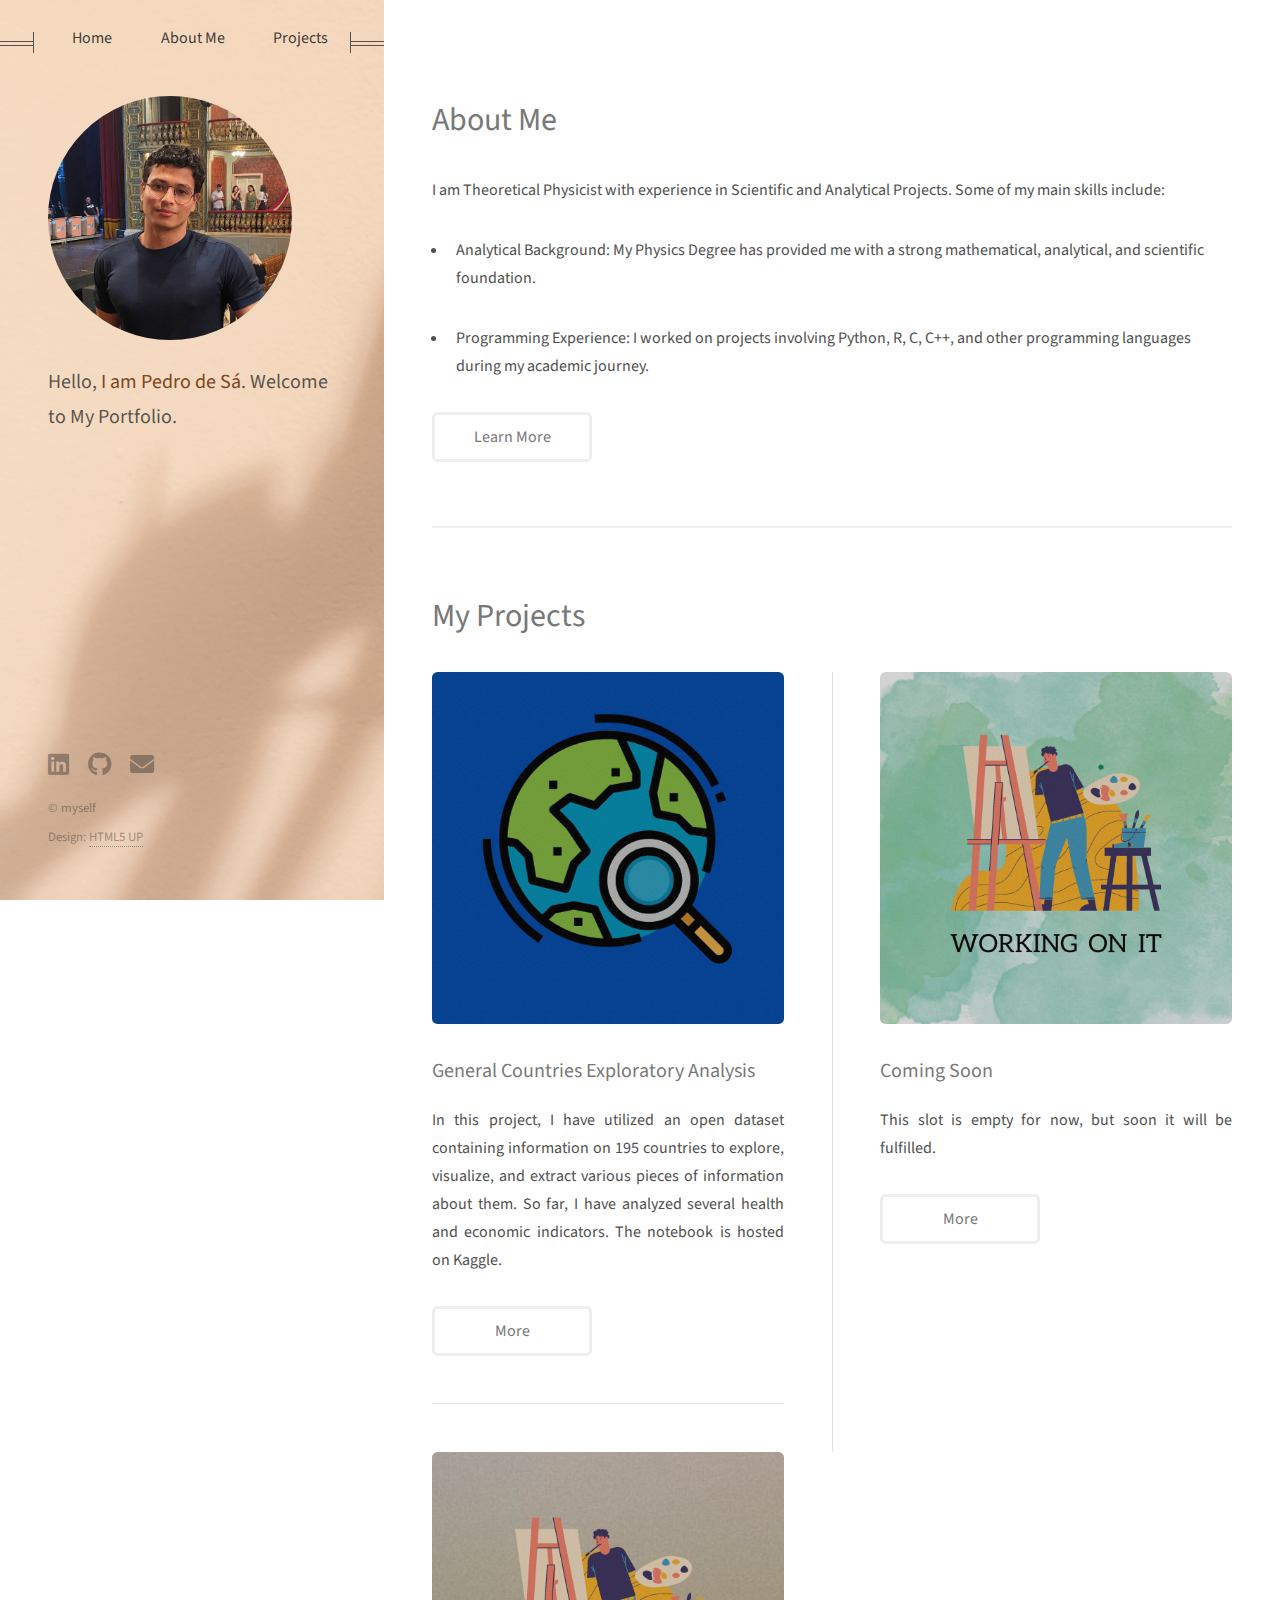
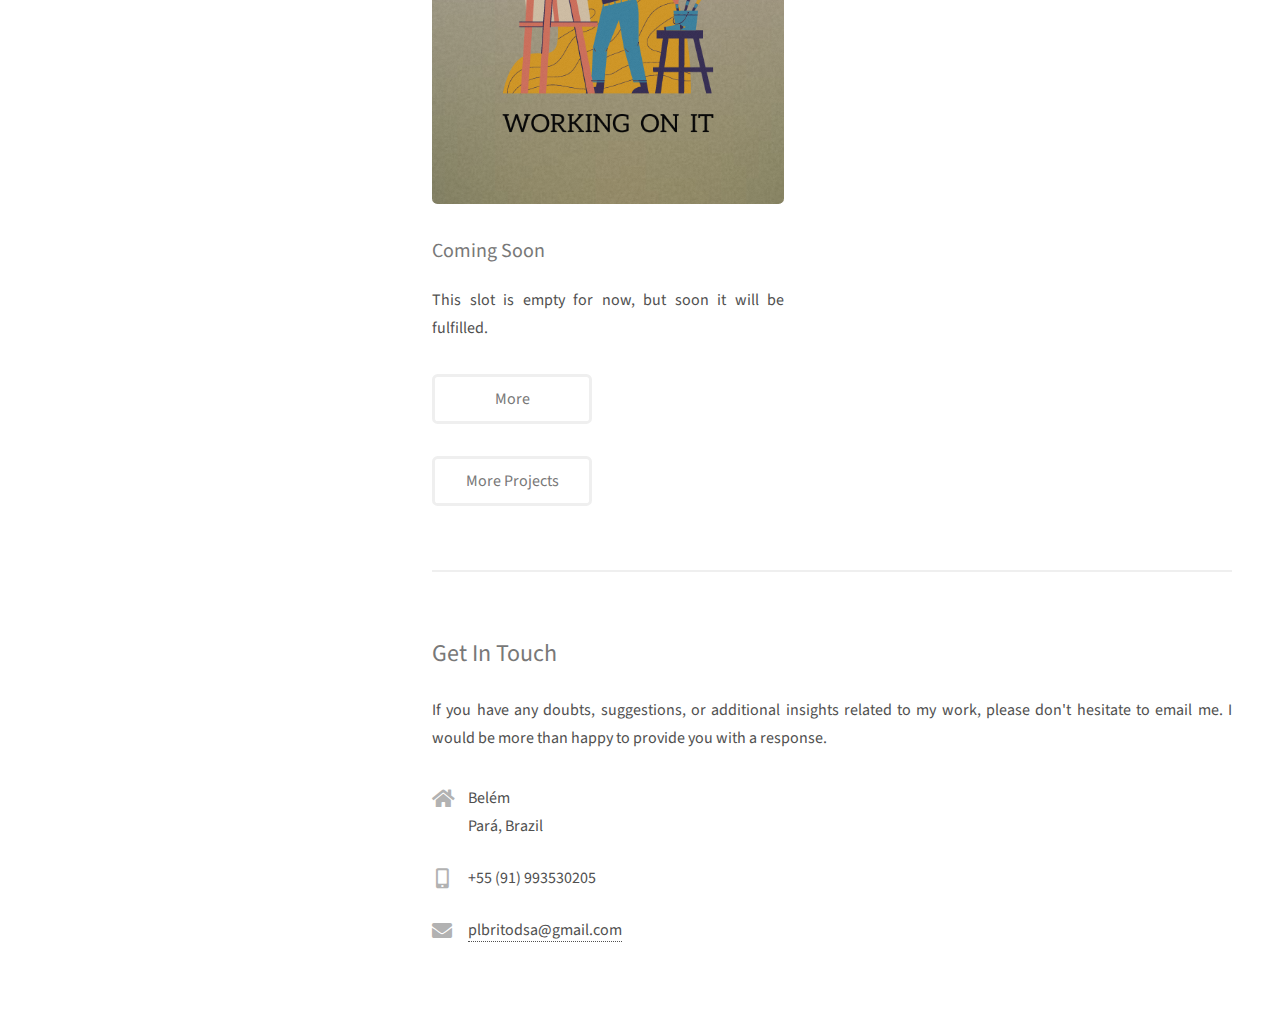
==== index.html @ 4553fd6e "Update index.html" ====
<!DOCTYPE HTML>
<!--
	Strata by HTML5 UP
	html5up.net | @ajlkn
	Free for personal and commercial use under the CCA 3.0 license (html5up.net/license)
-->
<html>
	<head>
		<title>Pedro|Portfolio</title>
		<link rel="icon" href="images/logo4.png" type="images/x-icon">
		<meta charset="utf-8" />
		<meta name="viewport" content="width=device-width, initial-scale=1, user-scalable=no" />
		<link rel="stylesheet" href="assets/css/main.css" />
	</head>
	<body class="is-preload">

		<!-- Header -->
			<header id="header">

								<!-- Nav -->
								<nav id="nav">
									<ul>
										<li><a href="index.html">Home</a></li>
										<li><a href="no-sidebar.html">About Me</a></li>
										<li><a href="projects.html">Projects</a></li>
										
									</ul>
								</nav>
			

				<div class="inner">
					<a href="#" class="image avatar"><img src="images/pedro.jpg" alt="" /></a>
					<h1>Hello, <strong>I am Pedro de Sá</strong>.
						Welcome to My Portfolio.<br /></h1>
				</div>

			</header>

		<!-- Main -->
			<div id="main">

				<!-- One -->
					<section id="one">
						<header class="major">
							<h2>About Me</h2>
						</header>
						<p>
							
							I am Theoretical Physicist with experience in Scientific and Analytical Projects. Some of my main skills include:
							

						</p> 
						
						<ul>				
						<li>Analytical Background: My Physics Degree has provided me with a strong mathematical, analytical, and scientific foundation.</li> 
					    </ul>
						<ul>				
						<li>Programming Experience: I worked on projects involving Python, R, C, C++, and other programming languages during my academic journey. 
						</li> 
						</ul>
							
						
						<ul class="actions">
							<li><a href="no-sidebar.html" class="button">Learn More</a></li>
						</ul>
					</section>


				<!-- Two -->
				     				  <!-- Section -->
										<section>
											<header class="major">
												<h2>My Projects</h2>
											</header>
											<div class="posts">
												<article>
													<a href="https://www.kaggle.com/code/pedrolucasbritodes/general-countries-exploratory-analysis/notebook" target="_blank"  class="image"><img src="images/plane.png" alt="" /></a>
													<h3>General Countries Exploratory Analysis</h3>
													<p>In this project, I have utilized an open dataset containing information on 195 countries to explore, visualize, and extract various pieces of information about them. So far, I have analyzed several health and economic indicators. The notebook is hosted on Kaggle.</p>
													<ul class="actions">
														<li><a href="https://www.kaggle.com/code/pedrolucasbritodes/general-countries-exploratory-analysis/notebook"  target="_blank"  class="button">More</a></li>
													</ul>
												</article>
												<article>
													<a href="#" class="image"><img src="images/woi3.png" alt="" /></a>
													<h3>Coming Soon</h3>
													<p>This slot is empty for now, but soon it will be fulfilled.</p>
													<ul class="actions">
														<li><a href="#" class="button">More</a></li>
													</ul>
												</article>
												<article>
													<a href="#" class="image"><img src="images/woi4.png" alt="" /></a>
													<h3>Coming Soon</h3>
											
													<p>This slot is empty for now, but soon it will be fulfilled.</p>
													<ul class="actions">
														<li><a href="#" class="button">More</a></li>
													</ul>
												</article>

												
											<!--	<article>
													<a href="#" class="image"><img src="images/pic04.jpg" alt="" /></a>
													<h3>Sed etiam facilis</h3>
													<p>Aenean ornare velit lacus, ac varius enim lorem ullamcorper dolore. Proin aliquam facilisis ante interdum. Sed nulla amet lorem feugiat tempus aliquam.</p>
													<ul class="actions">
														<li><a href="#" class="button">More</a></li>
													</ul>
												</article>
												<article>
													<a href="#" class="image"><img src="images/pic05.jpg" alt="" /></a>
													<h3>Feugiat lorem aenean</h3>
													<p>Aenean ornare velit lacus, ac varius enim lorem ullamcorper dolore. Proin aliquam facilisis ante interdum. Sed nulla amet lorem feugiat tempus aliquam.</p>
													<ul class="actions">
														<li><a href="#" class="button">More</a></li>
													</ul>
												</article>
												<article>
													<a href="#" class="image"><img src="images/pic06.jpg" alt="" /></a>
													<h3>Amet varius aliquam</h3>
													<p>Aenean ornare velit lacus, ac varius enim lorem ullamcorper dolore. Proin aliquam facilisis ante interdum. Sed nulla amet lorem feugiat tempus aliquam.</p>
													<ul class="actions">
														<li><a href="#" class="button">More</a></li>
													</ul>
												</article> -->

											
											</div>
											<ul class="actions">
												<li><a href="projects.html" class="button">More Projects</a></li>
											</ul>
										</section>
					

				<!-- Three -->
					<section id="three">
						<h2>Get In Touch</h2>
						<p>If you have any doubts, suggestions, or additional insights related to my work, please don't hesitate to email me. I would be more than happy to provide you with a response.</p>
						<div class="row">
							<!--<div class="col-8 col-12-small">
								<form method="post" action="#">
									<div class="row gtr-uniform gtr-50">
										<div class="col-6 col-12-xsmall"><input type="text" name="name" id="name" placeholder="Name" /></div>
										<div class="col-6 col-12-xsmall"><input type="email" name="email" id="email" placeholder="Email" /></div>
										<div class="col-12"><textarea name="message" id="message" placeholder="Message" rows="4"></textarea></div>
									</div>
								</form>
								<ul class="actions">
									<li><input type="submit" value="Send Message" /></li>
								</ul>
							</div>-->
							<div class="col-4 col-12-small">
								<ul class="labeled-icons">
									<li>
										<h3 class="icon solid fa-home"><span class="label">Address</span></h3>
										Belém<br />
										Pará, Brazil<br />
										
									</li>
									<li>
										<h3 class="icon solid fa-mobile-alt"><span class="label">Phone</span></h3>
										+55 (91) 993530205
									</li>
									<li>
										<h3 class="icon solid fa-envelope"><span class="label">Email</span></h3>
										<a href="mailto:plbritodsa@gmail.com" target="_blank">plbritodsa@gmail.com</a>
									</li>
								</ul>
							</div>
						</div>
					</section>

			</div>

		<!-- Footer -->
			<footer id="footer">
				<div class="inner">
					<ul class="icons">
						<li><a href="www.linkedin.com/in/pedro-britodsa" target="_blank" class="icon brands fa-linkedin"><span class="label">Linkedin</span></a></li>
						<li><a href="https://github.com/PedroBritodSa" target="_blank" class="icon brands fa-github"><span class="label">Github</span></a></li>
						<!--<li><a href="#" class="icon brands fa-dribbble"><span class="label">Dribbble</span></a></li> -->
						<li><a href="mailto:plbritodsa@gmail.com" target="_blank" class="icon solid fa-envelope"><span class="label">Email</span></a></li>
					</ul>
					<ul class="copyright">
						<li>&copy; myself</li><li>Design: <a href="http://html5up.net" target="_blank">HTML5 UP</a></li>
					</ul>
				</div>
			</footer>

		<!-- Scripts -->
			<script src="assets/js/jquery.min.js"></script>
			<script src="assets/js/jquery.poptrox.min.js"></script>
			<script src="assets/js/browser.min.js"></script>
			<script src="assets/js/breakpoints.min.js"></script>
			<script src="assets/js/util.js"></script>
			<script src="assets/js/main.js"></script>

	</body>
</html>
---- assets/css/main.css ----
@import url("fontawesome-all.min.css");
@import url("https://fonts.googleapis.com/css?family=Source+Sans+Pro:400,400italic");

/*
	Strata by HTML5 UP
	html5up.net | @ajlkn
	Free for personal and commercial use under the CCA 3.0 license (html5up.net/license)
*/

html, body, div, span, applet, object,
iframe, h1, h2, h3, h4, h5, h6, p, blockquote,
pre, a, abbr, acronym, address, big, cite,
code, del, dfn, em, img, ins, kbd, q, s, samp,
small, strike, strong, sub, sup, tt, var, b,
u, i, center, dl, dt, dd, ol, ul, li, fieldset,
form, label, legend, table, caption, tbody,
tfoot, thead, tr, th, td, article, aside,
canvas, details, embed, figure, figcaption,
footer, header, hgroup, menu, nav, output, ruby,
section, summary, time, mark, audio, video {
	margin: 0;
	padding: 0;
	border: 0;
	font-size: 100%;
	font: inherit;
	vertical-align: baseline;}

article, aside, details, figcaption, figure,
footer, header, hgroup, menu, nav, section {
	display: block;}

body {
	line-height: 1;
}

ol, ul {
	list-style: none;
}

blockquote, q {
	quotes: none;
}

	blockquote:before, blockquote:after, q:before, q:after {
		content: '';
		content: none;
	}

table {
	border-collapse: collapse;
	border-spacing: 0;
}

body {
	-webkit-text-size-adjust: none;
}

mark {
	background-color: transparent;
	color: inherit;
}

input::-moz-focus-inner {
	border: 0;
	padding: 0;
}

input, select, textarea {
	-moz-appearance: none;
	-webkit-appearance: none;
	-ms-appearance: none;
	appearance: none;
}

/* Basic */

	html {
		box-sizing: border-box;
	}

	*, *:before, *:after {
		box-sizing: inherit;
	}

	body {
		background: #ffffff;
	 }

		body.is-preload *, body.is-preload *:before, body.is-preload *:after {
			-moz-animation: none !important;
			-webkit-animation: none !important;
			-ms-animation: none !important;
			animation: none !important;
			-moz-transition: none !important;
			-webkit-transition: none !important;
			-ms-transition: none !important;
			transition: none !important;
		}

	body, input, select, textarea {
		color: #505050;
		font-family: "Source Sans Pro", Helvetica, sans-serif;
		font-size: 16pt;
		font-weight: 400;
		line-height: 1.75em;
	}

	a {
		-moz-transition: color 0.2s ease-in-out, border-color 0.2s ease-in-out;
		-webkit-transition: color 0.2s ease-in-out, border-color 0.2s ease-in-out;
		-ms-transition: color 0.2s ease-in-out, border-color 0.2s ease-in-out;
		transition: color 0.2s ease-in-out, border-color 0.2s ease-in-out;
		border-bottom: dotted 1px;
		color: #80451d;
		text-decoration: none;
	}

		a:hover {
			border-bottom-color: transparent;
			color: #80451d !important;
			text-decoration: none;
		}

	strong, b {
		color: #444444d0;
		font-weight: 400;
	}

	em, i {
		font-style: italic;
	}

	p {
		margin: 0 0 2em 0;

		text-align: justify;


	}

	h1, h2, h3, h4, h5, h6 {
		color: #787878;
		font-weight: 400;
		line-height: 1em;
		margin: 0 0 1em 0;
	}

		h1 a, h2 a, h3 a, h4 a, h5 a, h6 a {
			color: inherit;
			text-decoration: none;
		}

	h1 {
		font-size: 2em;
		line-height: 1.5em;
	}

	h2 {
		font-size: 1.5em;
		line-height: 1.5em;
	}

	h3 {
		font-size: 1.25em;
		line-height: 1.5em;
	}

	h4 {
		font-size: 1.1em;
		line-height: 1.5em;
	}

	h5 {
		font-size: 0.9em;
		line-height: 1.5em;
	}

	h6 {
		font-size: 0.7em;
		line-height: 1.5em;
	}

	sub {
		font-size: 0.8em;
		position: relative;
		top: 0.5em;
	}

	sup {
		font-size: 0.8em;
		position: relative;
		top: -0.5em;
	}

	hr {
		border: 0;
		border-bottom: solid 2px #efefef;
		margin: 2em 0;
	}

		hr.major {
			margin: 3em 0;
		}

	blockquote {
		border-left: solid 6px #efefef;
		font-style: italic;
		margin: 0 0 2em 0;
		padding: 0.5em 0 0.5em 1.5em;
	}

	code {
		background: #f7f7f7;
		border-radius: 0.35em;
		border: solid 2px #efefef;
		font-family: "Courier New", monospace;
		font-size: 0.9em;
		margin: 0 0.25em;
		padding: 0.25em 0.65em;
	}

	pre {
		-webkit-overflow-scrolling: touch;
		font-family: "Courier New", monospace;
		font-size: 0.9em;
		margin: 0 0 2em 0;
	}

		pre code {
			display: block;
			line-height: 1.75em;
			padding: 1em 1.5em;
			overflow-x: auto;
		}

	.align-left {
		text-align: left;
	}

	.align-center {
		text-align: center;
	}

	.align-right {
		text-align: right;
	}

/* Container */

	.container {
		margin: 0 auto;
		max-width: calc(100% - 4em);
		width: 100%;
	}

		.container.xsmall {
			width: 25%;
		}

		.container.small {
			width: 50%;
		}

		.container.medium {
			width: 75%;
		}

		.container.large {
			width: 125%;
		}

		.container.xlarge {
			width: 150%;
		}

		.container.max {
			width: 100%;
		}

		@media screen and (max-width: 980px) {

			.container {
				width: 100% !important;
				max-width: 100% !important;
			}

		}

		@media screen and (max-width: 480px) {

			.container {
				max-width: calc(100% - 3em);
			}

		}

/* Row */

	.row {
		display: flex;
		flex-wrap: wrap;
		box-sizing: border-box;
		align-items: stretch;
	}

		.row > * {
			box-sizing: border-box;
		}

		.row.gtr-uniform > * > :last-child {
			margin-bottom: 0;
		}

		.row.aln-left {
			justify-content: flex-start;
		}

		.row.aln-center {
			justify-content: center;
		}

		.row.aln-right {
			justify-content: flex-end;
		}

		.row.aln-top {
			align-items: flex-start;
		}

		.row.aln-middle {
			align-items: center;
		}

		.row.aln-bottom {
			align-items: flex-end;
		}

		.row > .imp {
			order: -1;
		}

		.row > .col-1 {
			width: 8.33333%;
		}

		.row > .off-1 {
			margin-left: 8.33333%;
		}

		.row > .col-2 {
			width: 16.66667%;
		}

		.row > .off-2 {
			margin-left: 16.66667%;
		}

		.row > .col-3 {
			width: 25%;
		}

		.row > .off-3 {
			margin-left: 25%;
		}

		.row > .col-4 {
			width: 33.33333%;
		}

		.row > .off-4 {
			margin-left: 33.33333%;
		}

		.row > .col-5 {
			width: 41.66667%;
		}

		.row > .off-5 {
			margin-left: 41.66667%;
		}

		.row > .col-6 {
			width: 50%;
		}

		.row > .off-6 {
			margin-left: 50%;
		}

		.row > .col-7 {
			width: 58.33333%;
		}

		.row > .off-7 {
			margin-left: 58.33333%;
		}

		.row > .col-8 {
			width: 66.66667%;
		}

		.row > .off-8 {
			margin-left: 66.66667%;
		}

		.row > .col-9 {
			width: 75%;
		}

		.row > .off-9 {
			margin-left: 75%;
		}

		.row > .col-10 {
			width: 83.33333%;
		}

		.row > .off-10 {
			margin-left: 83.33333%;
		}

		.row > .col-11 {
			width: 91.66667%;
		}

		.row > .off-11 {
			margin-left: 91.66667%;
		}

		.row > .col-12 {
			width: 100%;
		}

		.row > .off-12 {
			margin-left: 100%;
		}

		.row.gtr-0 {
			margin-top: 0;
			margin-left: 0em;
		}

			.row.gtr-0 > * {
				padding: 0 0 0 0em;
			}

			.row.gtr-0.gtr-uniform {
				margin-top: 0em;
			}

				.row.gtr-0.gtr-uniform > * {
					padding-top: 0em;
				}

		.row.gtr-25 {
			margin-top: 0;
			margin-left: -0.625em;
		}

			.row.gtr-25 > * {
				padding: 0 0 0 0.625em;
			}

			.row.gtr-25.gtr-uniform {
				margin-top: -0.625em;
			}

				.row.gtr-25.gtr-uniform > * {
					padding-top: 0.625em;
				}

		.row.gtr-50 {
			margin-top: 0;
			margin-left: -1.25em;
		}

			.row.gtr-50 > * {
				padding: 0 0 0 1.25em;
			}

			.row.gtr-50.gtr-uniform {
				margin-top: -1.25em;
			}

				.row.gtr-50.gtr-uniform > * {
					padding-top: 1.25em;
				}

		.row {
			margin-top: 0;
			margin-left: -2.5em;
		}

			.row > * {
				padding: 0 0 0 2.5em;
			}

			.row.gtr-uniform {
				margin-top: -2.5em;
			}

				.row.gtr-uniform > * {
					padding-top: 2.5em;
				}

		.row.gtr-150 {
			margin-top: 0;
			margin-left: -3.75em;
		}

			.row.gtr-150 > * {
				padding: 0 0 0 3.75em;
			}

			.row.gtr-150.gtr-uniform {
				margin-top: -3.75em;
			}

				.row.gtr-150.gtr-uniform > * {
					padding-top: 3.75em;
				}

		.row.gtr-200 {
			margin-top: 0;
			margin-left: -5em;
		}

			.row.gtr-200 > * {
				padding: 0 0 0 5em;
			}

			.row.gtr-200.gtr-uniform {
				margin-top: -5em;
			}

				.row.gtr-200.gtr-uniform > * {
					padding-top: 5em;
				}

		@media screen and (max-width: 1800px) {

			.row {
				display: flex;
				flex-wrap: wrap;
				box-sizing: border-box;
				align-items: stretch;
			}

				.row > * {
					box-sizing: border-box;
				}

				.row.gtr-uniform > * > :last-child {
					margin-bottom: 0;
				}

				.row.aln-left {
					justify-content: flex-start;
				}

				.row.aln-center {
					justify-content: center;
				}

				.row.aln-right {
					justify-content: flex-end;
				}

				.row.aln-top {
					align-items: flex-start;
				}

				.row.aln-middle {
					align-items: center;
				}

				.row.aln-bottom {
					align-items: flex-end;
				}

				.row > .imp-xlarge {
					order: -1;
				}

				.row > .col-1-xlarge {
					width: 8.33333%;
				}

				.row > .off-1-xlarge {
					margin-left: 8.33333%;
				}

				.row > .col-2-xlarge {
					width: 16.66667%;
				}

				.row > .off-2-xlarge {
					margin-left: 16.66667%;
				}

				.row > .col-3-xlarge {
					width: 25%;
				}

				.row > .off-3-xlarge {
					margin-left: 25%;
				}

				.row > .col-4-xlarge {
					width: 33.33333%;
				}

				.row > .off-4-xlarge {
					margin-left: 33.33333%;
				}

				.row > .col-5-xlarge {
					width: 41.66667%;
				}

				.row > .off-5-xlarge {
					margin-left: 41.66667%;
				}

				.row > .col-6-xlarge {
					width: 50%;
				}

				.row > .off-6-xlarge {
					margin-left: 50%;
				}

				.row > .col-7-xlarge {
					width: 58.33333%;
				}

				.row > .off-7-xlarge {
					margin-left: 58.33333%;
				}

				.row > .col-8-xlarge {
					width: 66.66667%;
				}

				.row > .off-8-xlarge {
					margin-left: 66.66667%;
				}

				.row > .col-9-xlarge {
					width: 75%;
				}

				.row > .off-9-xlarge {
					margin-left: 75%;
				}

				.row > .col-10-xlarge {
					width: 83.33333%;
				}

				.row > .off-10-xlarge {
					margin-left: 83.33333%;
				}

				.row > .col-11-xlarge {
					width: 91.66667%;
				}

				.row > .off-11-xlarge {
					margin-left: 91.66667%;
				}

				.row > .col-12-xlarge {
					width: 100%;
				}

				.row > .off-12-xlarge {
					margin-left: 100%;
				}

				.row.gtr-0 {
					margin-top: 0;
					margin-left: 0em;
				}

					.row.gtr-0 > * {
						padding: 0 0 0 0em;
					}

					.row.gtr-0.gtr-uniform {
						margin-top: 0em;
					}

						.row.gtr-0.gtr-uniform > * {
							padding-top: 0em;
						}

				.row.gtr-25 {
					margin-top: 0;
					margin-left: -0.625em;
				}

					.row.gtr-25 > * {
						padding: 0 0 0 0.625em;
					}

					.row.gtr-25.gtr-uniform {
						margin-top: -0.625em;
					}

						.row.gtr-25.gtr-uniform > * {
							padding-top: 0.625em;
						}

				.row.gtr-50 {
					margin-top: 0;
					margin-left: -1.25em;
				}

					.row.gtr-50 > * {
						padding: 0 0 0 1.25em;
					}

					.row.gtr-50.gtr-uniform {
						margin-top: -1.25em;
					}

						.row.gtr-50.gtr-uniform > * {
							padding-top: 1.25em;
						}

				.row {
					margin-top: 0;
					margin-left: -2.5em;
				}

					.row > * {
						padding: 0 0 0 2.5em;
					}

					.row.gtr-uniform {
						margin-top: -2.5em;
					}

						.row.gtr-uniform > * {
							padding-top: 2.5em;
						}

				.row.gtr-150 {
					margin-top: 0;
					margin-left: -3.75em;
				}

					.row.gtr-150 > * {
						padding: 0 0 0 3.75em;
					}

					.row.gtr-150.gtr-uniform {
						margin-top: -3.75em;
					}

						.row.gtr-150.gtr-uniform > * {
							padding-top: 3.75em;
						}

				.row.gtr-200 {
					margin-top: 0;
					margin-left: -5em;
				}

					.row.gtr-200 > * {
						padding: 0 0 0 5em;
					}

					.row.gtr-200.gtr-uniform {
						margin-top: -5em;
					}

						.row.gtr-200.gtr-uniform > * {
							padding-top: 5em;
						}

		}

		@media screen and (max-width: 1280px) {

			.row {
				display: flex;
				flex-wrap: wrap;
				box-sizing: border-box;
				align-items: stretch;
			}

				.row > * {
					box-sizing: border-box;
				}

				.row.gtr-uniform > * > :last-child {
					margin-bottom: 0;
				}

				.row.aln-left {
					justify-content: flex-start;
				}

				.row.aln-center {
					justify-content: center;
				}

				.row.aln-right {
					justify-content: flex-end;
				}

				.row.aln-top {
					align-items: flex-start;
				}

				.row.aln-middle {
					align-items: center;
				}

				.row.aln-bottom {
					align-items: flex-end;
				}

				.row > .imp-large {
					order: -1;
				}

				.row > .col-1-large {
					width: 8.33333%;
				}

				.row > .off-1-large {
					margin-left: 8.33333%;
				}

				.row > .col-2-large {
					width: 16.66667%;
				}

				.row > .off-2-large {
					margin-left: 16.66667%;
				}

				.row > .col-3-large {
					width: 25%;
				}

				.row > .off-3-large {
					margin-left: 25%;
				}

				.row > .col-4-large {
					width: 33.33333%;
				}

				.row > .off-4-large {
					margin-left: 33.33333%;
				}

				.row > .col-5-large {
					width: 41.66667%;
				}

				.row > .off-5-large {
					margin-left: 41.66667%;
				}

				.row > .col-6-large {
					width: 50%;
				}

				.row > .off-6-large {
					margin-left: 50%;
				}

				.row > .col-7-large {
					width: 58.33333%;
				}

				.row > .off-7-large {
					margin-left: 58.33333%;
				}

				.row > .col-8-large {
					width: 66.66667%;
				}

				.row > .off-8-large {
					margin-left: 66.66667%;
				}

				.row > .col-9-large {
					width: 75%;
				}

				.row > .off-9-large {
					margin-left: 75%;
				}

				.row > .col-10-large {
					width: 83.33333%;
				}

				.row > .off-10-large {
					margin-left: 83.33333%;
				}

				.row > .col-11-large {
					width: 91.66667%;
				}

				.row > .off-11-large {
					margin-left: 91.66667%;
				}

				.row > .col-12-large {
					width: 100%;
				}

				.row > .off-12-large {
					margin-left: 100%;
				}

				.row.gtr-0 {
					margin-top: 0;
					margin-left: 0em;
				}

					.row.gtr-0 > * {
						padding: 0 0 0 0em;
					}

					.row.gtr-0.gtr-uniform {
						margin-top: 0em;
					}

						.row.gtr-0.gtr-uniform > * {
							padding-top: 0em;
						}

				.row.gtr-25 {
					margin-top: 0;
					margin-left: -0.5em;
				}

					.row.gtr-25 > * {
						padding: 0 0 0 0.5em;
					}

					.row.gtr-25.gtr-uniform {
						margin-top: -0.5em;
					}

						.row.gtr-25.gtr-uniform > * {
							padding-top: 0.5em;
						}

				.row.gtr-50 {
					margin-top: 0;
					margin-left: -1em;
				}

					.row.gtr-50 > * {
						padding: 0 0 0 1em;
					}

					.row.gtr-50.gtr-uniform {
						margin-top: -1em;
					}

						.row.gtr-50.gtr-uniform > * {
							padding-top: 1em;
						}

				.row {
					margin-top: 0;
					margin-left: -2em;
				}

					.row > * {
						padding: 0 0 0 2em;
					}

					.row.gtr-uniform {
						margin-top: -2em;
					}

						.row.gtr-uniform > * {
							padding-top: 2em;
						}

				.row.gtr-150 {
					margin-top: 0;
					margin-left: -3em;
				}

					.row.gtr-150 > * {
						padding: 0 0 0 3em;
					}

					.row.gtr-150.gtr-uniform {
						margin-top: -3em;
					}

						.row.gtr-150.gtr-uniform > * {
							padding-top: 3em;
						}

				.row.gtr-200 {
					margin-top: 0;
					margin-left: -4em;
				}

					.row.gtr-200 > * {
						padding: 0 0 0 4em;
					}

					.row.gtr-200.gtr-uniform {
						margin-top: -4em;
					}

						.row.gtr-200.gtr-uniform > * {
							padding-top: 4em;
						}

		}

		@media screen and (max-width: 980px) {

			.row {
				display: flex;
				flex-wrap: wrap;
				box-sizing: border-box;
				align-items: stretch;
			}

				.row > * {
					box-sizing: border-box;
				}

				.row.gtr-uniform > * > :last-child {
					margin-bottom: 0;
				}

				.row.aln-left {
					justify-content: flex-start;
				}

				.row.aln-center {
					justify-content: center;
				}

				.row.aln-right {
					justify-content: flex-end;
				}

				.row.aln-top {
					align-items: flex-start;
				}

				.row.aln-middle {
					align-items: center;
				}

				.row.aln-bottom {
					align-items: flex-end;
				}

				.row > .imp-medium {
					order: -1;
				}

				.row > .col-1-medium {
					width: 8.33333%;
				}

				.row > .off-1-medium {
					margin-left: 8.33333%;
				}

				.row > .col-2-medium {
					width: 16.66667%;
				}

				.row > .off-2-medium {
					margin-left: 16.66667%;
				}

				.row > .col-3-medium {
					width: 25%;
				}

				.row > .off-3-medium {
					margin-left: 25%;
				}

				.row > .col-4-medium {
					width: 33.33333%;
				}

				.row > .off-4-medium {
					margin-left: 33.33333%;
				}

				.row > .col-5-medium {
					width: 41.66667%;
				}

				.row > .off-5-medium {
					margin-left: 41.66667%;
				}

				.row > .col-6-medium {
					width: 50%;
				}

				.row > .off-6-medium {
					margin-left: 50%;
				}

				.row > .col-7-medium {
					width: 58.33333%;
				}

				.row > .off-7-medium {
					margin-left: 58.33333%;
				}

				.row > .col-8-medium {
					width: 66.66667%;
				}

				.row > .off-8-medium {
					margin-left: 66.66667%;
				}

				.row > .col-9-medium {
					width: 75%;
				}

				.row > .off-9-medium {
					margin-left: 75%;
				}

				.row > .col-10-medium {
					width: 83.33333%;
				}

				.row > .off-10-medium {
					margin-left: 83.33333%;
				}

				.row > .col-11-medium {
					width: 91.66667%;
				}

				.row > .off-11-medium {
					margin-left: 91.66667%;
				}

				.row > .col-12-medium {
					width: 100%;
				}

				.row > .off-12-medium {
					margin-left: 100%;
				}

				.row.gtr-0 {
					margin-top: 0;
					margin-left: 0em;
				}

					.row.gtr-0 > * {
						padding: 0 0 0 0em;
					}

					.row.gtr-0.gtr-uniform {
						margin-top: 0em;
					}

						.row.gtr-0.gtr-uniform > * {
							padding-top: 0em;
						}

				.row.gtr-25 {
					margin-top: 0;
					margin-left: -0.5em;
				}

					.row.gtr-25 > * {
						padding: 0 0 0 0.5em;
					}

					.row.gtr-25.gtr-uniform {
						margin-top: -0.5em;
					}

						.row.gtr-25.gtr-uniform > * {
							padding-top: 0.5em;
						}

				.row.gtr-50 {
					margin-top: 0;
					margin-left: -1em;
				}

					.row.gtr-50 > * {
						padding: 0 0 0 1em;
					}

					.row.gtr-50.gtr-uniform {
						margin-top: -1em;
					}

						.row.gtr-50.gtr-uniform > * {
							padding-top: 1em;
						}

				.row {
					margin-top: 0;
					margin-left: -2em;
				}

					.row > * {
						padding: 0 0 0 2em;
					}

					.row.gtr-uniform {
						margin-top: -2em;
					}

						.row.gtr-uniform > * {
							padding-top: 2em;
						}

				.row.gtr-150 {
					margin-top: 0;
					margin-left: -3em;
				}

					.row.gtr-150 > * {
						padding: 0 0 0 3em;
					}

					.row.gtr-150.gtr-uniform {
						margin-top: -3em;
					}

						.row.gtr-150.gtr-uniform > * {
							padding-top: 3em;
						}

				.row.gtr-200 {
					margin-top: 0;
					margin-left: -4em;
				}

					.row.gtr-200 > * {
						padding: 0 0 0 4em;
					}

					.row.gtr-200.gtr-uniform {
						margin-top: -4em;
					}

						.row.gtr-200.gtr-uniform > * {
							padding-top: 4em;
						}

		}

		@media screen and (max-width: 736px) {

			.row {
				display: flex;
				flex-wrap: wrap;
				box-sizing: border-box;
				align-items: stretch;
			}

				.row > * {
					box-sizing: border-box;
				}

				.row.gtr-uniform > * > :last-child {
					margin-bottom: 0;
				}

				.row.aln-left {
					justify-content: flex-start;
				}

				.row.aln-center {
					justify-content: center;
				}

				.row.aln-right {
					justify-content: flex-end;
				}

				.row.aln-top {
					align-items: flex-start;
				}

				.row.aln-middle {
					align-items: center;
				}

				.row.aln-bottom {
					align-items: flex-end;
				}

				.row > .imp-small {
					order: -1;
				}

				.row > .col-1-small {
					width: 8.33333%;
				}

				.row > .off-1-small {
					margin-left: 8.33333%;
				}

				.row > .col-2-small {
					width: 16.66667%;
				}

				.row > .off-2-small {
					margin-left: 16.66667%;
				}

				.row > .col-3-small {
					width: 25%;
				}

				.row > .off-3-small {
					margin-left: 25%;
				}

				.row > .col-4-small {
					width: 33.33333%;
				}

				.row > .off-4-small {
					margin-left: 33.33333%;
				}

				.row > .col-5-small {
					width: 41.66667%;
				}

				.row > .off-5-small {
					margin-left: 41.66667%;
				}

				.row > .col-6-small {
					width: 50%;
				}

				.row > .off-6-small {
					margin-left: 50%;
				}

				.row > .col-7-small {
					width: 58.33333%;
				}

				.row > .off-7-small {
					margin-left: 58.33333%;
				}

				.row > .col-8-small {
					width: 66.66667%;
				}

				.row > .off-8-small {
					margin-left: 66.66667%;
				}

				.row > .col-9-small {
					width: 75%;
				}

				.row > .off-9-small {
					margin-left: 75%;
				}

				.row > .col-10-small {
					width: 83.33333%;
				}

				.row > .off-10-small {
					margin-left: 83.33333%;
				}

				.row > .col-11-small {
					width: 91.66667%;
				}

				.row > .off-11-small {
					margin-left: 91.66667%;
				}

				.row > .col-12-small {
					width: 100%;
				}

				.row > .off-12-small {
					margin-left: 100%;
				}

				.row.gtr-0 {
					margin-top: 0;
					margin-left: 0em;
				}

					.row.gtr-0 > * {
						padding: 0 0 0 0em;
					}

					.row.gtr-0.gtr-uniform {
						margin-top: 0em;
					}

						.row.gtr-0.gtr-uniform > * {
							padding-top: 0em;
						}

				.row.gtr-25 {
					margin-top: 0;
					margin-left: -0.375em;
				}

					.row.gtr-25 > * {
						padding: 0 0 0 0.375em;
					}

					.row.gtr-25.gtr-uniform {
						margin-top: -0.375em;
					}

						.row.gtr-25.gtr-uniform > * {
							padding-top: 0.375em;
						}

				.row.gtr-50 {
					margin-top: 0;
					margin-left: -0.75em;
				}

					.row.gtr-50 > * {
						padding: 0 0 0 0.75em;
					}

					.row.gtr-50.gtr-uniform {
						margin-top: -0.75em;
					}

						.row.gtr-50.gtr-uniform > * {
							padding-top: 0.75em;
						}

				.row {
					margin-top: 0;
					margin-left: -1.5em;
				}

					.row > * {
						padding: 0 0 0 1.5em;
					}

					.row.gtr-uniform {
						margin-top: -1.5em;
					}

						.row.gtr-uniform > * {
							padding-top: 1.5em;
						}

				.row.gtr-150 {
					margin-top: 0;
					margin-left: -2.25em;
				}

					.row.gtr-150 > * {
						padding: 0 0 0 2.25em;
					}

					.row.gtr-150.gtr-uniform {
						margin-top: -2.25em;
					}

						.row.gtr-150.gtr-uniform > * {
							padding-top: 2.25em;
						}

				.row.gtr-200 {
					margin-top: 0;
					margin-left: -3em;
				}

					.row.gtr-200 > * {
						padding: 0 0 0 3em;
					}

					.row.gtr-200.gtr-uniform {
						margin-top: -3em;
					}

						.row.gtr-200.gtr-uniform > * {
							padding-top: 3em;
						}

		}

		@media screen and (max-width: 480px) {

			.row {
				display: flex;
				flex-wrap: wrap;
				box-sizing: border-box;
				align-items: stretch;
			}

				.row > * {
					box-sizing: border-box;
				}

				.row.gtr-uniform > * > :last-child {
					margin-bottom: 0;
				}

				.row.aln-left {
					justify-content: flex-start;
				}

				.row.aln-center {
					justify-content: center;
				}

				.row.aln-right {
					justify-content: flex-end;
				}

				.row.aln-top {
					align-items: flex-start;
				}

				.row.aln-middle {
					align-items: center;
				}

				.row.aln-bottom {
					align-items: flex-end;
				}

				.row > .imp-xsmall {
					order: -1;
				}

				.row > .col-1-xsmall {
					width: 8.33333%;
				}

				.row > .off-1-xsmall {
					margin-left: 8.33333%;
				}

				.row > .col-2-xsmall {
					width: 16.66667%;
				}

				.row > .off-2-xsmall {
					margin-left: 16.66667%;
				}

				.row > .col-3-xsmall {
					width: 25%;
				}

				.row > .off-3-xsmall {
					margin-left: 25%;
				}

				.row > .col-4-xsmall {
					width: 33.33333%;
				}

				.row > .off-4-xsmall {
					margin-left: 33.33333%;
				}

				.row > .col-5-xsmall {
					width: 41.66667%;
				}

				.row > .off-5-xsmall {
					margin-left: 41.66667%;
				}

				.row > .col-6-xsmall {
					width: 50%;
				}

				.row > .off-6-xsmall {
					margin-left: 50%;
				}

				.row > .col-7-xsmall {
					width: 58.33333%;
				}

				.row > .off-7-xsmall {
					margin-left: 58.33333%;
				}

				.row > .col-8-xsmall {
					width: 66.66667%;
				}

				.row > .off-8-xsmall {
					margin-left: 66.66667%;
				}

				.row > .col-9-xsmall {
					width: 75%;
				}

				.row > .off-9-xsmall {
					margin-left: 75%;
				}

				.row > .col-10-xsmall {
					width: 83.33333%;
				}

				.row > .off-10-xsmall {
					margin-left: 83.33333%;
				}

				.row > .col-11-xsmall {
					width: 91.66667%;
				}

				.row > .off-11-xsmall {
					margin-left: 91.66667%;
				}

				.row > .col-12-xsmall {
					width: 100%;
				}

				.row > .off-12-xsmall {
					margin-left: 100%;
				}

				.row.gtr-0 {
					margin-top: 0;
					margin-left: 0em;
				}

					.row.gtr-0 > * {
						padding: 0 0 0 0em;
					}

					.row.gtr-0.gtr-uniform {
						margin-top: 0em;
					}

						.row.gtr-0.gtr-uniform > * {
							padding-top: 0em;
						}

				.row.gtr-25 {
					margin-top: 0;
					margin-left: -0.375em;
				}

					.row.gtr-25 > * {
						padding: 0 0 0 0.375em;
					}

					.row.gtr-25.gtr-uniform {
						margin-top: -0.375em;
					}

						.row.gtr-25.gtr-uniform > * {
							padding-top: 0.375em;
						}

				.row.gtr-50 {
					margin-top: 0;
					margin-left: -0.75em;
				}

					.row.gtr-50 > * {
						padding: 0 0 0 0.75em;
					}

					.row.gtr-50.gtr-uniform {
						margin-top: -0.75em;
					}

						.row.gtr-50.gtr-uniform > * {
							padding-top: 0.75em;
						}

				.row {
					margin-top: 0;
					margin-left: -1.5em;
				}

					.row > * {
						padding: 0 0 0 1.5em;
					}

					.row.gtr-uniform {
						margin-top: -1.5em;
					}

						.row.gtr-uniform > * {
							padding-top: 1.5em;
						}

				.row.gtr-150 {
					margin-top: 0;
					margin-left: -2.25em;
				}

					.row.gtr-150 > * {
						padding: 0 0 0 2.25em;
					}

					.row.gtr-150.gtr-uniform {
						margin-top: -2.25em;
					}

						.row.gtr-150.gtr-uniform > * {
							padding-top: 2.25em;
						}

				.row.gtr-200 {
					margin-top: 0;
					margin-left: -3em;
				}

					.row.gtr-200 > * {
						padding: 0 0 0 3em;
					}

					.row.gtr-200.gtr-uniform {
						margin-top: -3em;
					}

						.row.gtr-200.gtr-uniform > * {
							padding-top: 3em;
						}

		}

/* Section/Article */

	section.special, article.special {
		text-align: center;
	}

	header p {
		color: #2e2e2e;
		position: relative;
		margin: 0 0 1.5em 0;
		text-align: justify;
	}

	header h2 + p {
		font-size: 1.25em;
		margin-top: -1em;
		line-height: 1.5em;
	}

	header h3 + p {
		font-size: 1.1em;
		margin-top: -0.8em;
		line-height: 1.5em;
	}

	header h4 + p,
	header h5 + p,
	header h6 + p {
		font-size: 0.9em;
		margin-top: -0.6em;
		line-height: 1.5em;
	}

	header.major h2 {
		font-size: 2em;
	}

/* Form */

	form {
		margin: 0 0 2em 0;
	}

	label {
		color: #787878;
		display: block;
		font-size: 0.9em;
		font-weight: 400;
		margin: 0 0 1em 0;
	}

	input[type="text"],
	input[type="password"],
	input[type="email"],
	select,
	textarea {
		-moz-appearance: none;
		-webkit-appearance: none;
		-ms-appearance: none;
		appearance: none;
		background: #f7f7f7;
		border-radius: 0.35em;
		border: solid 2px transparent;
		color: inherit;
		display: block;
		outline: 0;
		padding: 0 0.75em;
		text-decoration: none;
		width: 100%;
	}

		input[type="text"]:invalid,
		input[type="password"]:invalid,
		input[type="email"]:invalid,
		select:invalid,
		textarea:invalid {
			box-shadow: none;
		}

		input[type="text"]:focus,
		input[type="password"]:focus,
		input[type="email"]:focus,
		select:focus,
		textarea:focus {
			border-color: #80451d;
		}

	select {
		background-image: url("data:image/svg+xml;charset=utf8,%3Csvg xmlns='http://www.w3.org/2000/svg' width='40' height='40' preserveAspectRatio='none' viewBox='0 0 40 40'%3E%3Cpath d='M9.4,12.3l10.4,10.4l10.4-10.4c0.2-0.2,0.5-0.4,0.9-0.4c0.3,0,0.6,0.1,0.9,0.4l3.3,3.3c0.2,0.2,0.4,0.5,0.4,0.9 c0,0.4-0.1,0.6-0.4,0.9L20.7,31.9c-0.2,0.2-0.5,0.4-0.9,0.4c-0.3,0-0.6-0.1-0.9-0.4L4.3,17.3c-0.2-0.2-0.4-0.5-0.4-0.9 c0-0.4,0.1-0.6,0.4-0.9l3.3-3.3c0.2-0.2,0.5-0.4,0.9-0.4S9.1,12.1,9.4,12.3z' fill='%23dfdfdf' /%3E%3C/svg%3E");
		background-size: 1.25rem;
		background-repeat: no-repeat;
		background-position: calc(100% - 1rem) center;
		height: 2.75em;
		padding-right: 2.75em;
		text-overflow: ellipsis;
	}

		select option {
			color: #787878;
			background: #fff;
		}

		select:focus::-ms-value {
			background-color: transparent;
		}

		select::-ms-expand {
			display: none;
		}

	input[type="text"],
	input[type="password"],
	input[type="email"],
	select {
		height: 2.75em;
	}

	textarea {
		padding: 0.75em;
	}

	input[type="checkbox"],
	input[type="radio"] {
		-moz-appearance: none;
		-webkit-appearance: none;
		-ms-appearance: none;
		appearance: none;
		display: block;
		float: left;
		margin-right: -2em;
		opacity: 0;
		width: 1em;
		z-index: -1;
	}

		input[type="checkbox"] + label,
		input[type="radio"] + label {
			text-decoration: none;
			color: #a2a2a2;
			cursor: pointer;
			display: inline-block;
			font-size: 1em;
			font-weight: 400;
			padding-left: 2.4em;
			padding-right: 0.75em;
			position: relative;
		}

			input[type="checkbox"] + label:before,
			input[type="radio"] + label:before {
				-moz-osx-font-smoothing: grayscale;
				-webkit-font-smoothing: antialiased;
				display: inline-block;
				font-style: normal;
				font-variant: normal;
				text-rendering: auto;
				line-height: 1;
				text-transform: none !important;
				font-family: 'Font Awesome 5 Free';
				font-weight: 900;
			}

			input[type="checkbox"] + label:before,
			input[type="radio"] + label:before {
				background: #f7f7f7;
				border-radius: 0.35em;
				border: solid 2px transparent;
				content: '';
				display: inline-block;
				font-size: 0.8em;
				height: 2.0625em;
				left: 0;
				line-height: 1.85625em;
				position: absolute;
				text-align: center;
				top: 0;
				width: 2.0625em;
			}

		input[type="checkbox"]:checked + label:before,
		input[type="radio"]:checked + label:before {
			background: #787878;
			border-color: #787878;
			color: #fff;
			content: '\f00c';
		}

		input[type="checkbox"]:focus + label:before,
		input[type="radio"]:focus + label:before {
			border-color: #49bf9d;
		}

	input[type="checkbox"] + label:before {
		border-radius: 0.35em;
	}

	input[type="radio"] + label:before {
		border-radius: 100%;
	}

	::-webkit-input-placeholder {
		color: #b2b2b2 !important;
		opacity: 1.0;
	}

	:-moz-placeholder {
		color: #b2b2b2 !important;
		opacity: 1.0;
	}

	::-moz-placeholder {
		color: #b2b2b2 !important;
		opacity: 1.0;
	}

	:-ms-input-placeholder {
		color: #b2b2b2 !important;
		opacity: 1.0;
	}

/* Box */

	.box {
		border-radius: 0.35em;
		border: solid 2px #efefef;
		margin-bottom: 2em;
		padding: 1.5em;
	}

		.box > :last-child,
		.box > :last-child > :last-child,
		.box > :last-child > :last-child > :last-child {
			margin-bottom: 0;
		}

		.box.alt {
			border: 0;
			border-radius: 0;
			padding: 0;
		}

/* Icon */

	.icon {
		text-decoration: none;
		border-bottom: none;
		position: relative;
	}

		.icon:before {
			-moz-osx-font-smoothing: grayscale;
			-webkit-font-smoothing: antialiased;
			display: inline-block;
			font-style: normal;
			font-variant: normal;
			text-rendering: auto;
			line-height: 1;
			text-transform: none !important;
			font-family: 'Font Awesome 5 Free';
			font-weight: 400;
		}

		.icon > .label {
			display: none;
		}

		.icon:before {
			line-height: inherit;
		}

		.icon.solid:before {
			font-weight: 900;
		}

		.icon.brands:before {
			font-family: 'Font Awesome 5 Brands';
		}

/* Image */

	.image {
		border-radius: 0.35em;
		border: 0;
		display: inline-block;
		position: relative;
	}

		.image:before {
			-moz-transition: opacity 0.2s ease-in-out;
			-webkit-transition: opacity 0.2s ease-in-out;
			-ms-transition: opacity 0.2s ease-in-out;
			transition: opacity 0.2s ease-in-out;
			background: url("images/overlay.png");
			border-radius: 0.35em;
			content: '';
			display: block;
			height: 100%;
			left: 0;
			opacity: 0.5;
			position: absolute;
			top: 0;
			width: 100%;
		}

		.image.thumb {
			text-align: center;
		}

			.image.thumb:after {
				-moz-transition: opacity 0.2s ease-in-out;
				-webkit-transition: opacity 0.2s ease-in-out;
				-ms-transition: opacity 0.2s ease-in-out;
				transition: opacity 0.2s ease-in-out;
				border-radius: 0.35em;
				border: solid 3px rgba(255, 255, 255, 0.5);
				color: #fff;
				content: 'View';
				display: inline-block;
				font-size: 0.8em;
				font-weight: 400;
				left: 50%;
				line-height: 2.25em;
				margin: -1.25em 0 0 -3em;
				opacity: 0;
				padding: 0 1.5em;
				position: absolute;
				text-align: center;
				text-decoration: none;
				top: 50%;
				white-space: nowrap;
			}

			.image.thumb:hover:after {
				opacity: 1.0;
			}

			.image.thumb:hover:before {
				background: url("images/overlay.png"), url("images/overlay.png");
				opacity: 1.0;
			}

		.image img {
			border-radius: 0.35em;
			display: block;
		}

		.image.left {
			float: left;
			margin: 0 1.5em 1em 0;
			top: 0.25em;
		}

		.image.right {
			float: right;
			margin: 0 0 1em 1.5em;
			top: 0.25em;
		}

		.image.left, .image.right {
			max-width: 40%;
		}

			.image.left img, .image.right img {
				width: 100%;
			}

		.image.fit {
			display: block;
			margin: 0 0 2em 0;
			width: 100%;
		}

			.image.fit img {
				width: 100%;
			}

		.image.avatar {
			border-radius: 100%;
		}

			.image.avatar:before {
				display: none;
			}

			.image.avatar img {
				border-radius: 100%;
				width: 100%;
			}

/* List */

	ol {
		list-style: decimal;
		margin: 0 0 2em 0;
		padding-left: 1.25em;
	}

		ol li {
			padding-left: 0.25em;
		}

	ul {
		list-style: disc;
		margin: 0 0 2em 0;
		padding-left: 1em;
	}

		ul li {
			padding-left: 0.5em;
		}

		ul.alt {
			list-style: none;
			padding-left: 0;
		}

			ul.alt li {
				border-top: solid 2px #efefef;
				padding: 0.5em 0;
			}

				ul.alt li:first-child {
					border-top: 0;
					padding-top: 0;
				}

	dl {
		margin: 0 0 2em 0;
	}

/* Icons */

	ul.icons {
		cursor: default;
		list-style: none;
		padding-left: 0;
	}

		ul.icons li {
			display: inline-block;
			padding: 0 1em 0 0;
		}

			ul.icons li:last-child {
				padding-right: 0;
			}

			ul.icons li .icon:before {
				font-size: 1.5em;
			}

/* Labeled Icons */

	ul.labeled-icons {
		list-style: none;
		padding: 0;
	}

		ul.labeled-icons li {
			line-height: 1.75em;
			margin: 1.5em 0 0 0;
			padding-left: 2.25em;
			position: relative;
		}

			ul.labeled-icons li:first-child {
				margin-top: 0;
			}

			ul.labeled-icons li a {
				color: inherit;
			}

			ul.labeled-icons li h3 {
				color: #b2b2b2;
				left: 0;
				position: absolute;
				text-align: center;
				top: 0;
				width: 1em;
			}

/* Actions */

	ul.actions {
		display: -moz-flex;
		display: -webkit-flex;
		display: -ms-flex;
		display: flex;
		cursor: default;
		list-style: none;
		margin-left: -1em;
		padding-left: 0;
	}

		ul.actions li {
			padding: 0 0 0 1em;
			vertical-align: middle;
		}

		ul.actions.special {
			-moz-justify-content: center;
			-webkit-justify-content: center;
			-ms-justify-content: center;
			justify-content: center;
			width: 100%;
			margin-left: 0;
		}

			ul.actions.special li:first-child {
				padding-left: 0;
			}

		ul.actions.stacked {
			-moz-flex-direction: column;
			-webkit-flex-direction: column;
			-ms-flex-direction: column;
			flex-direction: column;
			margin-left: 0;
		}

			ul.actions.stacked li {
				padding: 1.3em 0 0 0;
			}

				ul.actions.stacked li:first-child {
					padding-top: 0;
				}

		ul.actions.fit {
			width: calc(100% + 1em);
		}

			ul.actions.fit li {
				-moz-flex-grow: 1;
				-webkit-flex-grow: 1;
				-ms-flex-grow: 1;
				flex-grow: 1;
				-moz-flex-shrink: 1;
				-webkit-flex-shrink: 1;
				-ms-flex-shrink: 1;
				flex-shrink: 1;
				width: 100%;
			}

				ul.actions.fit li > * {
					width: 100%;
				}

			ul.actions.fit.stacked {
				width: 100%;
			}

		@media screen and (max-width: 480px) {

			ul.actions:not(.fixed) {
				-moz-flex-direction: column;
				-webkit-flex-direction: column;
				-ms-flex-direction: column;
				flex-direction: column;
				margin-left: 0;
				width: 100% !important;
			}

				ul.actions:not(.fixed) li {
					-moz-flex-grow: 1;
					-webkit-flex-grow: 1;
					-ms-flex-grow: 1;
					flex-grow: 1;
					-moz-flex-shrink: 1;
					-webkit-flex-shrink: 1;
					-ms-flex-shrink: 1;
					flex-shrink: 1;
					padding: 1em 0 0 0;
					text-align: center;
					width: 100%;
				}

					ul.actions:not(.fixed) li > * {
						width: 100%;
					}

					ul.actions:not(.fixed) li:first-child {
						padding-top: 0;
					}

					ul.actions:not(.fixed) li input[type="submit"],
					ul.actions:not(.fixed) li input[type="reset"],
					ul.actions:not(.fixed) li input[type="button"],
					ul.actions:not(.fixed) li button,
					ul.actions:not(.fixed) li .button {
						width: 100%;
					}

						ul.actions:not(.fixed) li input[type="submit"].icon:before,
						ul.actions:not(.fixed) li input[type="reset"].icon:before,
						ul.actions:not(.fixed) li input[type="button"].icon:before,
						ul.actions:not(.fixed) li button.icon:before,
						ul.actions:not(.fixed) li .button.icon:before {
							margin-left: -0.5em;
						}

		}

/* Table */

	.table-wrapper {
		-webkit-overflow-scrolling: touch;
		overflow-x: auto;
	}

	table {
		margin: 0 0 2em 0;
		width: 100%;
	}

		table tbody tr {
			border: solid 1px #efefef;
			border-left: 0;
			border-right: 0;
		}

			table tbody tr:nth-child(2n + 1) {
				background-color: #f7f7f7;
			}

		table td {
			padding: 0.75em 0.75em;
		}

		table th {
			color: #787878;
			font-size: 0.9em;
			font-weight: 400;
			padding: 0 0.75em 0.75em 0.75em;
			text-align: left;
		}

		table thead {
			border-bottom: solid 2px #efefef;
		}

		table tfoot {
			border-top: solid 2px #efefef;
		}

		table.alt {
			border-collapse: separate;
		}

			table.alt tbody tr td {
				border: solid 2px #efefef;
				border-left-width: 0;
				border-top-width: 0;
			}

				table.alt tbody tr td:first-child {
					border-left-width: 2px;
				}

			table.alt tbody tr:first-child td {
				border-top-width: 2px;
			}

			table.alt thead {
				border-bottom: 0;
			}

			table.alt tfoot {
				border-top: 0;
			}

/* Button */

	input[type="submit"],
	input[type="reset"],
	input[type="button"],
	.button {
		-moz-appearance: none;
		-webkit-appearance: none;
		-ms-appearance: none;
		appearance: none;
		-moz-transition: background-color 0.2s ease-in-out, color 0.2s ease-in-out, border-color 0.2s ease-in-out;
		-webkit-transition: background-color 0.2s ease-in-out, color 0.2s ease-in-out, border-color 0.2s ease-in-out;
		-ms-transition: background-color 0.2s ease-in-out, color 0.2s ease-in-out, border-color 0.2s ease-in-out;
		transition: background-color 0.2s ease-in-out, color 0.2s ease-in-out, border-color 0.2s ease-in-out;
		background-color: transparent;
		border-radius: 0.35em;
		border: solid 3px #efefef;
		color: #787878 !important;
		cursor: pointer;
		display: inline-block;
		font-weight: 400;
		height: 3.15em;
		height: calc(2.75em + 6px);
		line-height: 2.75em;
		min-width: 10em;
		padding: 0 1.5em;
		text-align: center;
		text-decoration: none;
		white-space: nowrap;
	}

		input[type="submit"]:hover,
		input[type="reset"]:hover,
		input[type="button"]:hover,
		.button:hover {
			border-color: #80451d;
			color: #80451dd !important;
		}

		input[type="submit"]:active,
		input[type="reset"]:active,
		input[type="button"]:active,
		.button:active {
			background-color: rgba(73, 191, 157, 0.1);
			border-color: #80451d;
			color: #80451d!important;
		}

		input[type="submit"].icon,
		input[type="reset"].icon,
		input[type="button"].icon,
		.button.icon {
			padding-left: 1.35em;
		}

			input[type="submit"].icon:before,
			input[type="reset"].icon:before,
			input[type="button"].icon:before,
			.button.icon:before {
				margin-right: 0.5em;
			}

		input[type="submit"].fit,
		input[type="reset"].fit,
		input[type="button"].fit,
		.button.fit {
			min-width: 0;
			width: 100%;
		}

		input[type="submit"].small,
		input[type="reset"].small,
		input[type="button"].small,
		.button.small {
			font-size: 0.8em;
		}

		input[type="submit"].large,
		input[type="reset"].large,
		input[type="button"].large,
		.button.large {
			font-size: 1.35em;
		}

		input[type="submit"].primary,
		input[type="reset"].primary,
		input[type="button"].primary,
		.button.primary {
			background-color: #80451d;
			border-color: #80451d;
			color: #ffffff !important;
		}

			input[type="submit"].primary:hover,
			input[type="reset"].primary:hover,
			input[type="button"].primary:hover,
			.button.primary:hover {
				background-color: #80451d
				border-color: #80451d;
			}

			input[type="submit"].primary:active,
			input[type="reset"].primary:active,
			input[type="button"].primary:active,
			.button.primary:active {
				background-color: #80451d;
				border-color: #80451d;
			}

		input[type="submit"].disabled, input[type="submit"]:disabled,
		input[type="reset"].disabled,
		input[type="reset"]:disabled,
		input[type="button"].disabled,
		input[type="button"]:disabled,
		.button.disabled,
		.button:disabled {
			background-color: #e7e7e7 !important;
			border-color: #e7e7e7 !important;
			color: #b2b2b2 !important;
			cursor: default;
		}


/* Posts */
.posts {
	display: -moz-flex;
	display: -webkit-flex;
	display: -ms-flex;
	display: flex;
	-moz-flex-wrap: wrap;
	-webkit-flex-wrap: wrap;
	-ms-flex-wrap: wrap;
	flex-wrap: wrap;
	margin: 0 0 2em -6em;
	width: calc(100% + 6em); }
	.posts article {
	  -moz-flex-grow: 0;
	  -webkit-flex-grow: 0;
	  -ms-flex-grow: 0;
	  flex-grow: 0;
	  -moz-flex-shrink: 1;
	  -webkit-flex-shrink: 1;
	  -ms-flex-shrink: 1;
	  flex-shrink: 1;
	  margin: 0 0 6em 6em;
	  position: relative;
	  width: calc(33.33333% - 6em); }
	  .posts article:before {
		background: rgba(210, 215, 217, 0.75);
		content: '';
		display: block;
		height: calc(100% + 6em);
		left: -3em;
		position: absolute;
		top: 0;
		width: 1px; }
	  .posts article:after {
		background: rgba(210, 215, 217, 0.75);
		bottom: -3em;
		content: '';
		display: block;
		height: 1px;
		position: absolute;
		right: 0;
		width: calc(100% + 6em); }
	  .posts article > :last-child {
		margin-bottom: 0; }
	  .posts article .image {
		display: block;
		margin: 0 0 2em 0; }
		.posts article .image img {
		  display: block;
		  width: 100%; }
	@media screen and (min-width: 1681px) {
	  .posts article:nth-child(3n + 1):before {
		display: none; }
	  .posts article:nth-child(3n + 1):after {
		width: 100%; }
	  .posts article:nth-last-child(1), .posts article:nth-last-child(2), .posts article:nth-last-child(3) {
		margin-bottom: 0; }
		.posts article:nth-last-child(1):before, .posts article:nth-last-child(2):before, .posts article:nth-last-child(3):before {
		  height: 100%; }
		.posts article:nth-last-child(1):after, .posts article:nth-last-child(2):after, .posts article:nth-last-child(3):after {
		  display: none; } }
	@media screen and (max-width: 1680px) {
	  .posts article {
		width: calc(50% - 6em); }
		.posts article:nth-last-child(3) {
		  margin-bottom: 6em; } }
	@media screen and (min-width: 481px) and (max-width: 1680px) {
	  .posts article:nth-child(2n + 1):before {
		display: none; }
	  .posts article:nth-child(2n + 1):after {
		width: 100%; }
	  .posts article:nth-last-child(1), .posts article:nth-last-child(2) {
		margin-bottom: 0; }
		.posts article:nth-last-child(1):before, .posts article:nth-last-child(2):before {
		  height: 100%; }
		.posts article:nth-last-child(1):after, .posts article:nth-last-child(2):after {
		  display: none; } }
	@media screen and (max-width: 736px) {
	  .posts {
		margin: 0 0 2em -4.5em;
		width: calc(100% + 4.5em); }
		.posts article {
		  margin: 0 0 4.5em 4.5em;
		  width: calc(50% - 4.5em); }
		  .posts article:before {
			height: calc(100% + 4.5em);
			left: -2.25em; }
		  .posts article:after {
			bottom: -2.25em;
			width: calc(100% + 4.5em); }
		  .posts article:nth-last-child(3) {
			margin-bottom: 4.5em; } }
	@media screen and (max-width: 480px) {
	  .posts {
		margin: 0 0 2em 0;
		width: 100%; }
		.posts article {
		  margin: 0 0 4.5em 0;
		  width: 100%; }
		  .posts article:before {
			display: none; }
		  .posts article:after {
			width: 100%; }
		  .posts article:last-child {
			margin-bottom: 0; }
			.posts article:last-child:after {
			  display: none; } }


/* Work Item */

	.work-item {
		margin: 0 0 2em 0;
	}

		.work-item .image {
			margin: 0 0 1.5em 0;
		}

		.work-item h3 {
			font-size: 1em;
			margin: 0 0 0.5em 0;
		}

		.work-item p {
			font-size: 0.8em;
			line-height: 1.5em;
			margin: 0;
		}

/* Header */

	#header {
		display: -moz-flex;
		display: -webkit-flex;
		display: -ms-flex;
		display: flex;
		-moz-flex-direction: column;
		-webkit-flex-direction: column;
		-ms-flex-direction: column;
		flex-direction: column;
		-moz-align-items: -moz-flex-end;
		-webkit-align-items: -webkit-flex-end;
		-ms-align-items: -ms-flex-end;
		align-items: flex-end;
		-moz-justify-content: space-between;
		-webkit-justify-content: space-between;
		-ms-justify-content: space-between;
		justify-content: space-between;
		background-color: #1f1815;
		background-attachment: scroll,								scroll;
		background-image: url("images/sha.png"), url("../../images/sha.jpg");
		background-position: top left,							top left;
		background-repeat: repeat,								no-repeat;
		background-size: auto,								150%;
		color: rgba(36, 35, 35, 0.884);
		height: 100%;
		left: 0;
		padding: 8em 4em;
		position: fixed;
		text-align: left;
		top: 0;
		width: 28%;
	}

		#header > * {
			-moz-flex-shrink: 0;
			-webkit-flex-shrink: 0;
			-ms-flex-shrink: 0;
			flex-shrink: 0;
			width: 100%;
		}

		#header > .inner {
			-moz-flex-grow: 1;
			-webkit-flex-grow: 1;
			-ms-flex-grow: 1;
			flex-grow: 1;
			margin: 0 0 6em 0;
		}

		#header strong, #header b {
			color: #80451d;
		}

		#header h2, #header h3, #header h4, #header h5, #header h6 {
			color: #80451d;
		}

		#header h1 {
			color: rgba(46, 46, 46, 0.788);
			font-size: 1.35em;
			line-height: 1.75em;
			margin: 0;
		}

		#header .image.avatar {
			margin: 0 0 1em 0;
			width: 15.25em;
		}


/* Nav */

#nav {
	position: absolute;
	top: 0;
	left: 0;
	width: 100%;
	text-align: center;
	padding: 1.5em 0 1.5em 0;
	z-index: 1;
	overflow: hidden;
}

	#nav > ul {
		line-height: 0px;
		position: relative;
		display: inline-block;
		margin: 0;
		height: 21px;
		border-left: solid 1px rgba(46, 46, 46, 0.788);
		border-right: solid 1px rgba(46, 46, 46, 0.788);
	}

		#nav > ul:before, #nav > ul:after {
			content: '';
			display: block;
			width: 300%;
			position: absolute;
			top: 50%;
			margin-top: -2px;
			height: 5px;
			border-top: solid 1px rgba(46, 46, 46, 0.788);
			border-bottom: solid 1px rgba(46, 46, 46, 0.788);
		}

		#nav > ul:before {
			left: 100%;
			margin-left: 1px;
		}

		#nav > ul:after {
			right: 100%;
			margin-right: 1px;
		}

		#nav > ul > li {
			display: inline-block;
			margin: -9px 0.5em 0 0.5em;
			border-radius: 0.5em;
			padding: 0.85em;
			border: solid 1px transparent;
			-moz-transition: color 0.35s ease-in-out, border-color 0.35s ease-in-out;
			-webkit-transition: color 0.35s ease-in-out, border-color 0.35s ease-in-out;
			-ms-transition: color 0.35s ease-in-out, border-color 0.35s ease-in-out;
			transition: color 0.35s ease-in-out, border-color 0.35s ease-in-out;
		}

			#nav > ul > li.active {
				border-color: rgba(46, 46, 46, 0.788);
			}

			#nav > ul > li > a, #nav > ul > li > span {
				display: block;
				color: inherit;
				text-decoration: none;
				border: 0;
				outline: 0;
			}

			#nav > ul > li > ul {
				display: none;
			}



/* Footer */

	#footer .icons {
		margin: 1em 0 0 0;
	}

		#footer .icons a {
			color: rgba(34, 34, 34, 0.4);
		}

	#footer .copyright {
		color: rgba(34, 34, 34, 0.4);
		font-size: 0.8em;
		list-style: none;
		margin: 1em 0 0 0;
		padding: 0;
	}

		#footer .copyright li {
			border-left: solid 1px rgba(255, 255, 255, 0.25);
			display: inline-block;
			line-height: 1em;
			margin-left: 0.75em;
			padding-left: 0.75em;
		}

			#footer .copyright li:first-child {
				border-left: 0;
				margin-left: 0;
				padding-left: 0;
			}

			#footer .copyright li a {
				color: inherit;
			}

/* Main */

	#main {
		margin-left: 35%;
		max-width: 54em;
		padding: 8em 4em 4em 4em;
		width: calc(100% - 35%);
	}

		#main > section {
			border-top: solid 2px #efefef;
			margin: 4em 0 0 0;
			padding: 4em 0 0 0;
		}

			#main > section:first-child {
				border-top: 0;
				margin-top: 0;
				padding-top: 0;
			}

/* Poptrox */

	@-moz-keyframes spin {
		0% {
			-moz-transform: rotate(0deg);
			-webkit-transform: rotate(0deg);
			-ms-transform: rotate(0deg);
			transform: rotate(0deg);
		}

		100% {
			-moz-transform: rotate(360deg);
			-webkit-transform: rotate(360deg);
			-ms-transform: rotate(360deg);
			transform: rotate(360deg);
		}
	}

	@-webkit-keyframes spin {
		0% {
			-moz-transform: rotate(0deg);
			-webkit-transform: rotate(0deg);
			-ms-transform: rotate(0deg);
			transform: rotate(0deg);
		}

		100% {
			-moz-transform: rotate(360deg);
			-webkit-transform: rotate(360deg);
			-ms-transform: rotate(360deg);
			transform: rotate(360deg);
		}
	}

	@-ms-keyframes spin {
		0% {
			-moz-transform: rotate(0deg);
			-webkit-transform: rotate(0deg);
			-ms-transform: rotate(0deg);
			transform: rotate(0deg);
		}

		100% {
			-moz-transform: rotate(360deg);
			-webkit-transform: rotate(360deg);
			-ms-transform: rotate(360deg);
			transform: rotate(360deg);
		}
	}

	@keyframes spin {
		0% {
			-moz-transform: rotate(0deg);
			-webkit-transform: rotate(0deg);
			-ms-transform: rotate(0deg);
			transform: rotate(0deg);
		}

		100% {
			-moz-transform: rotate(360deg);
			-webkit-transform: rotate(360deg);
			-ms-transform: rotate(360deg);
			transform: rotate(360deg);
		}
	}

	.poptrox-popup {
		-moz-box-sizing: content-box;
		-webkit-box-sizing: content-box;
		-ms-box-sizing: content-box;
		box-sizing: content-box;
		-webkit-tap-highlight-color: rgba(255, 255, 255, 0);
		background: #fff;
		border-radius: 0.35em;
		box-shadow: 0 0.1em 0.15em 0 rgba(0, 0, 0, 0.15);
		overflow: hidden;
		padding-bottom: 3em;
	}

		.poptrox-popup .loader {
			text-decoration: none;
			-moz-animation: spin 1s linear infinite;
			-webkit-animation: spin 1s linear infinite;
			-ms-animation: spin 1s linear infinite;
			animation: spin 1s linear infinite;
			font-size: 1.5em;
			height: 1em;
			left: 50%;
			line-height: 1em;
			margin: -0.5em 0 0 -0.5em;
			position: absolute;
			top: 50%;
			width: 1em;
		}

			.poptrox-popup .loader:before {
				-moz-osx-font-smoothing: grayscale;
				-webkit-font-smoothing: antialiased;
				display: inline-block;
				font-style: normal;
				font-variant: normal;
				text-rendering: auto;
				line-height: 1;
				text-transform: none !important;
				font-family: 'Font Awesome 5 Free';
				font-weight: 900;
			}

			.poptrox-popup .loader:before {
				content: '\f1ce';
			}

		.poptrox-popup .caption {
			background: #fff;
			bottom: 0;
			cursor: default;
			font-size: 0.9em;
			height: 3em;
			left: 0;
			line-height: 2.8em;
			position: absolute;
			text-align: center;
			width: 100%;
			z-index: 1;
		}

		.poptrox-popup .nav-next,
		.poptrox-popup .nav-previous {
			text-decoration: none;
			-moz-transition: opacity 0.2s ease-in-out;
			-webkit-transition: opacity 0.2s ease-in-out;
			-ms-transition: opacity 0.2s ease-in-out;
			transition: opacity 0.2s ease-in-out;
			-webkit-tap-highlight-color: rgba(255, 255, 255, 0);
			background: rgba(0, 0, 0, 0.01);
			cursor: pointer;
			height: 100%;
			opacity: 0;
			position: absolute;
			top: 0;
			width: 50%;
		}

			.poptrox-popup .nav-next:before,
			.poptrox-popup .nav-previous:before {
				-moz-osx-font-smoothing: grayscale;
				-webkit-font-smoothing: antialiased;
				display: inline-block;
				font-style: normal;
				font-variant: normal;
				text-rendering: auto;
				line-height: 1;
				text-transform: none !important;
				font-family: 'Font Awesome 5 Free';
				font-weight: 900;
			}

			.poptrox-popup .nav-next:before,
			.poptrox-popup .nav-previous:before {
				color: #fff;
				font-size: 2.5em;
				height: 1em;
				line-height: 1em;
				margin-top: -0.75em;
				position: absolute;
				text-align: center;
				top: 50%;
				width: 1.5em;
			}

		.poptrox-popup .nav-next {
			right: 0;
		}

			.poptrox-popup .nav-next:before {
				content: '\f105';
				right: 0;
			}

		.poptrox-popup .nav-previous {
			left: 0;
		}

			.poptrox-popup .nav-previous:before {
				content: '\f104';
				left: 0;
			}

		.poptrox-popup .closer {
			text-decoration: none;
			-moz-transition: opacity 0.2s ease-in-out;
			-webkit-transition: opacity 0.2s ease-in-out;
			-ms-transition: opacity 0.2s ease-in-out;
			transition: opacity 0.2s ease-in-out;
			-webkit-tap-highlight-color: rgba(255, 255, 255, 0);
			color: #fff;
			height: 4em;
			line-height: 4em;
			opacity: 0;
			position: absolute;
			right: 0;
			text-align: center;
			top: 0;
			width: 4em;
			z-index: 2;
		}

			.poptrox-popup .closer:before {
				-moz-osx-font-smoothing: grayscale;
				-webkit-font-smoothing: antialiased;
				display: inline-block;
				font-style: normal;
				font-variant: normal;
				text-rendering: auto;
				line-height: 1;
				text-transform: none !important;
				font-family: 'Font Awesome 5 Free';
				font-weight: 900;
			}

			.poptrox-popup .closer:before {
				-moz-box-sizing: content-box;
				-webkit-box-sizing: content-box;
				-ms-box-sizing: content-box;
				box-sizing: content-box;
				border-radius: 100%;
				border: solid 3px rgba(255, 255, 255, 0.5);
				content: '\f00d';
				display: block;
				font-size: 1em;
				height: 1.75em;
				left: 50%;
				line-height: 1.75em;
				margin: -0.875em 0 0 -0.875em;
				position: absolute;
				top: 50%;
				width: 1.75em;
			}

		.poptrox-popup:hover .nav-next,
		.poptrox-popup:hover .nav-previous {
			opacity: 0.5;
		}

			.poptrox-popup:hover .nav-next:hover,
			.poptrox-popup:hover .nav-previous:hover {
				opacity: 1.0;
			}

		.poptrox-popup:hover .closer {
			opacity: 0.5;
		}

			.poptrox-popup:hover .closer:hover {
				opacity: 1.0;
			}

/* Touch */

	body.is-touch .image.thumb:before {
		opacity: 0.5 !important;
	}

	body.is-touch .image.thumb:after {
		display: none !important;
	}

	body.is-touch #header {
		background-attachment: scroll;
		background-size: auto, cover;
	}

	body.is-touch .poptrox-popup .nav-next,
	body.is-touch .poptrox-popup .nav-previous,
	body.is-touch .poptrox-popup .closer {
		opacity: 1.0 !important;
	}

/* XLarge */

	@media screen and (max-width: 1800px) {

		/* Basic */

			body, input, select, textarea {
				font-size: 12pt;
			}

	}

/* Large */

	@media screen and (max-width: 1280px) {

		/* Header */

			#header {
				padding: 6em 3em 3em 3em;
				width: 30%;
			}

				#header h1 {
					font-size: 1.25em;
				}

					#header h1 br {
						display: none;
					}

				#header > .inner {
					margin-bottom: 0;
				}

		/* Footer */

			#footer .copyright li {
				border-left-width: 0;
				display: block;
				line-height: 2.25em;
				margin-left: 0;
				padding-left: 0;
			}

		/* Main */

			#main {
				margin-left: 30%;
				max-width: none;
				padding: 6em 3em 3em 3em;
				width: calc(100% - 30%);
			}

	}

/* Medium */

	@media screen and (max-width: 980px) {

		/* Basic */

			h1 br, h2 br, h3 br, h4 br, h5 br, h6 br {
				display: none;
			}

		/* List */

			ul.icons li .icon {
				font-size: 1.25em;
			}

		/* Header */

			#header {
				background-attachment: scroll;
				background-position: top left, center center;
				background-size: auto,		cover;
				left: auto;
				padding: 6em 4em;
				position: relative;
				text-align: center;
				top: auto;
				width: 100%;
				display: block;
			}

				#header h1 {
					font-size: 1.75em;
				}

					#header h1 br {
						display: inline;
					}

		/* Footer */

			#footer {
				background-attachment: scroll;
				background-color: #1f1815;
				background-image: url("images/sha.png"), url("../../images/sha.png");
				background-position: top left,						bottom center;
				background-repeat: repeat,							no-repeat;
				background-size: auto,							cover;
				bottom: auto;
				left: auto;
				padding: 4em 4em 6em 4em;
				position: relative;
				text-align: center;
				width: 100%;
			}

				#footer .icons {
					margin: 0 0 1em 0;
				}

				#footer .copyright {
					margin: 0 0 1em 0;
				}

					#footer .copyright li {
						border-left-width: 1px;
						display: inline-block;
						line-height: 1em;
						margin-left: 0.75em;
						padding-left: 0.75em;
					}

		/* Main */

			#main {
				margin: 0;
				padding: 6em 4em;
				width: 100%;
			}

	}

/* Small */

	@media screen and (max-width: 736px) {

		/* Basic */

			h1 {
				font-size: 1.5em;
			}

			h2 {
				font-size: 1.2em;
			}

			h3 {
				font-size: 1em;
			}

		/* Section/Article */

			section.special, article.special {
				text-align: center;
			}

			header.major h2 {
				font-size: 1.35em;
			}

		/* List */

			ul.labeled-icons li {
				padding-left: 2em;
			}

				ul.labeled-icons li h3 {
					line-height: 1.75em;
				}

		/* Header */

			#header {
				padding: 2.25em 1.5em;
			}

				#header h1 {
					font-size: 1.35em;
				}

		/* Footer */

			#footer {
				padding: 2.25em 1.5em;
			}

		/* Main */

			#main {
				padding: 2.25em 1.5em 0.25em 1.5em;
			}

				#main > section {
					margin: 2.25em 0 0 0;
					padding: 2.25em 0 0 0;
				}

		/* Poptrox */

			.poptrox-popup {
				border-radius: 0;
			}

				.poptrox-popup .nav-next:before,
				.poptrox-popup .nav-previous:before {
					margin-top: -1em;
				}

	}

/* XSmall */

	@media screen and (max-width: 480px) {

		/* Header */

			#header {
				padding: 4.5em 1.5em;
			}

				#header h1 br {
					display: none;
				}

		/* Footer */

			#footer .copyright li {
				border-left-width: 0;
				display: block;
				line-height: 2.25em;
				margin-left: 0;
				padding-left: 0;
			}

	}
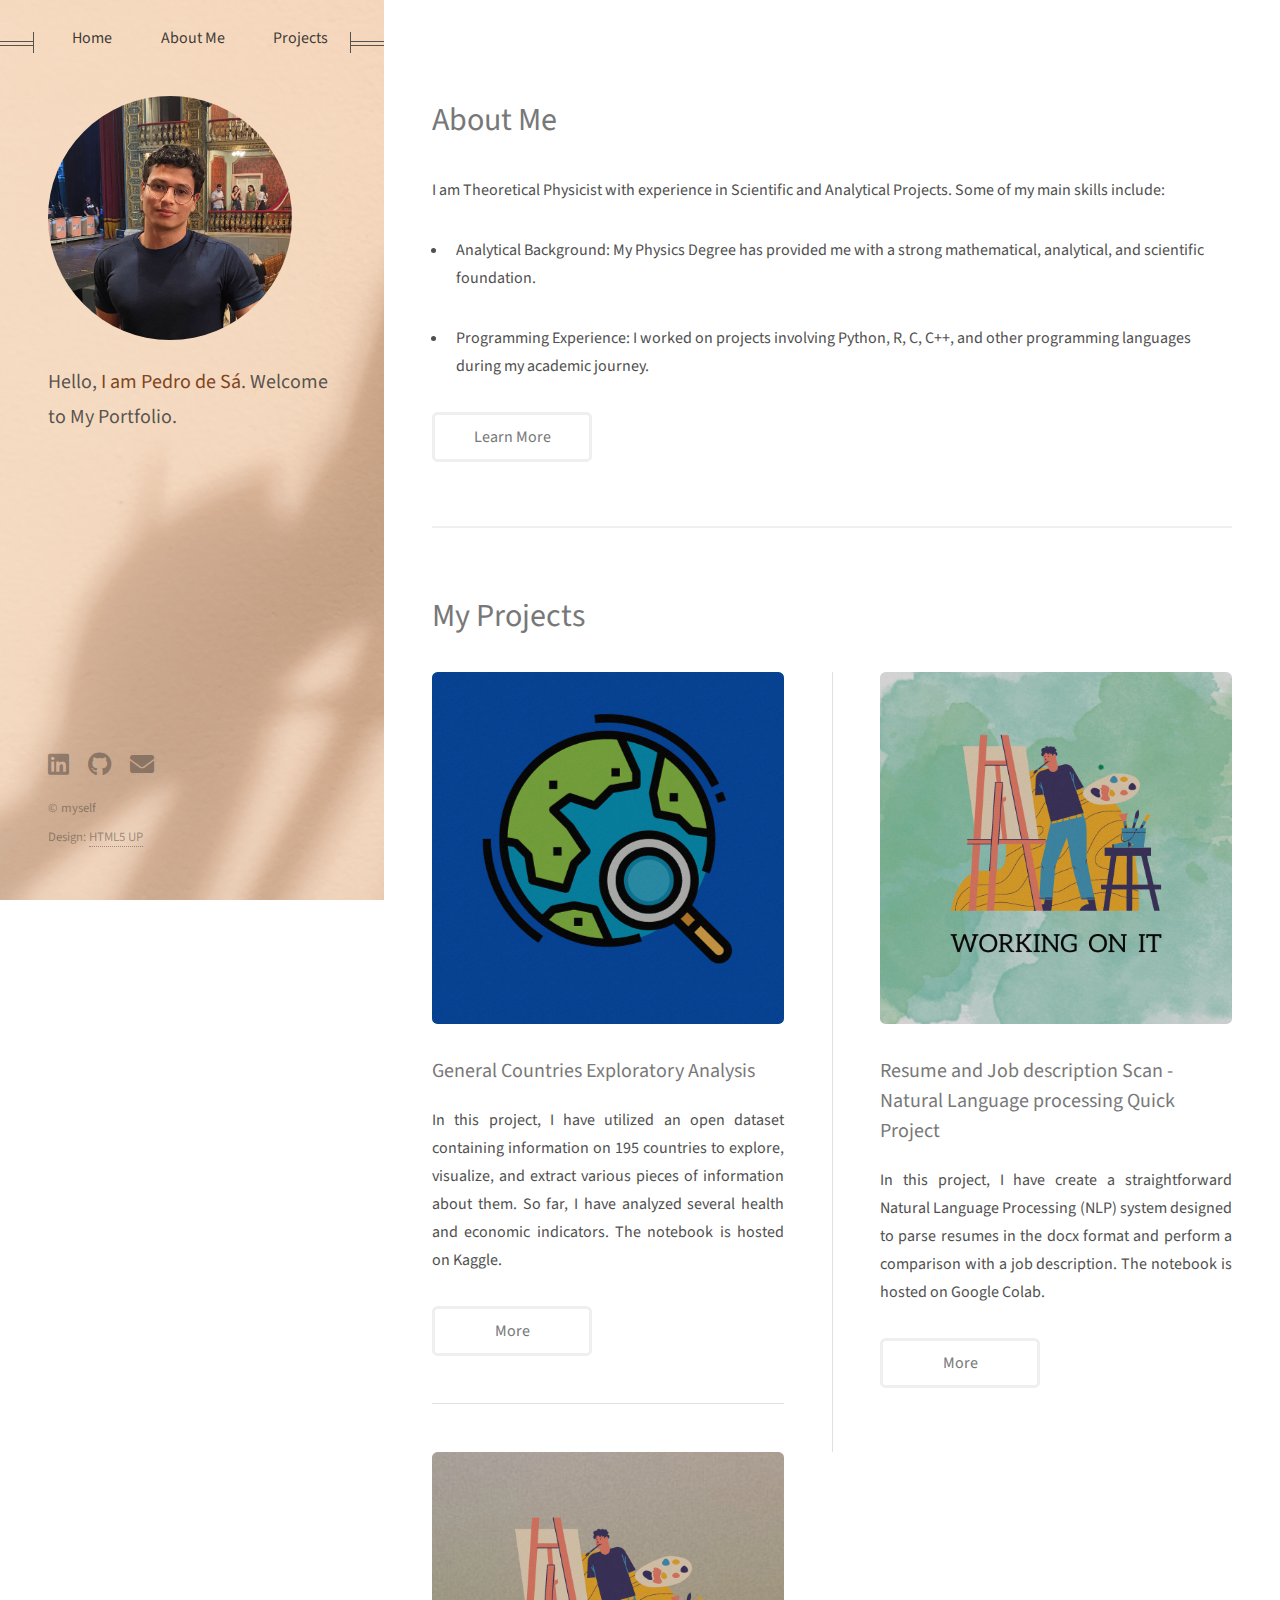
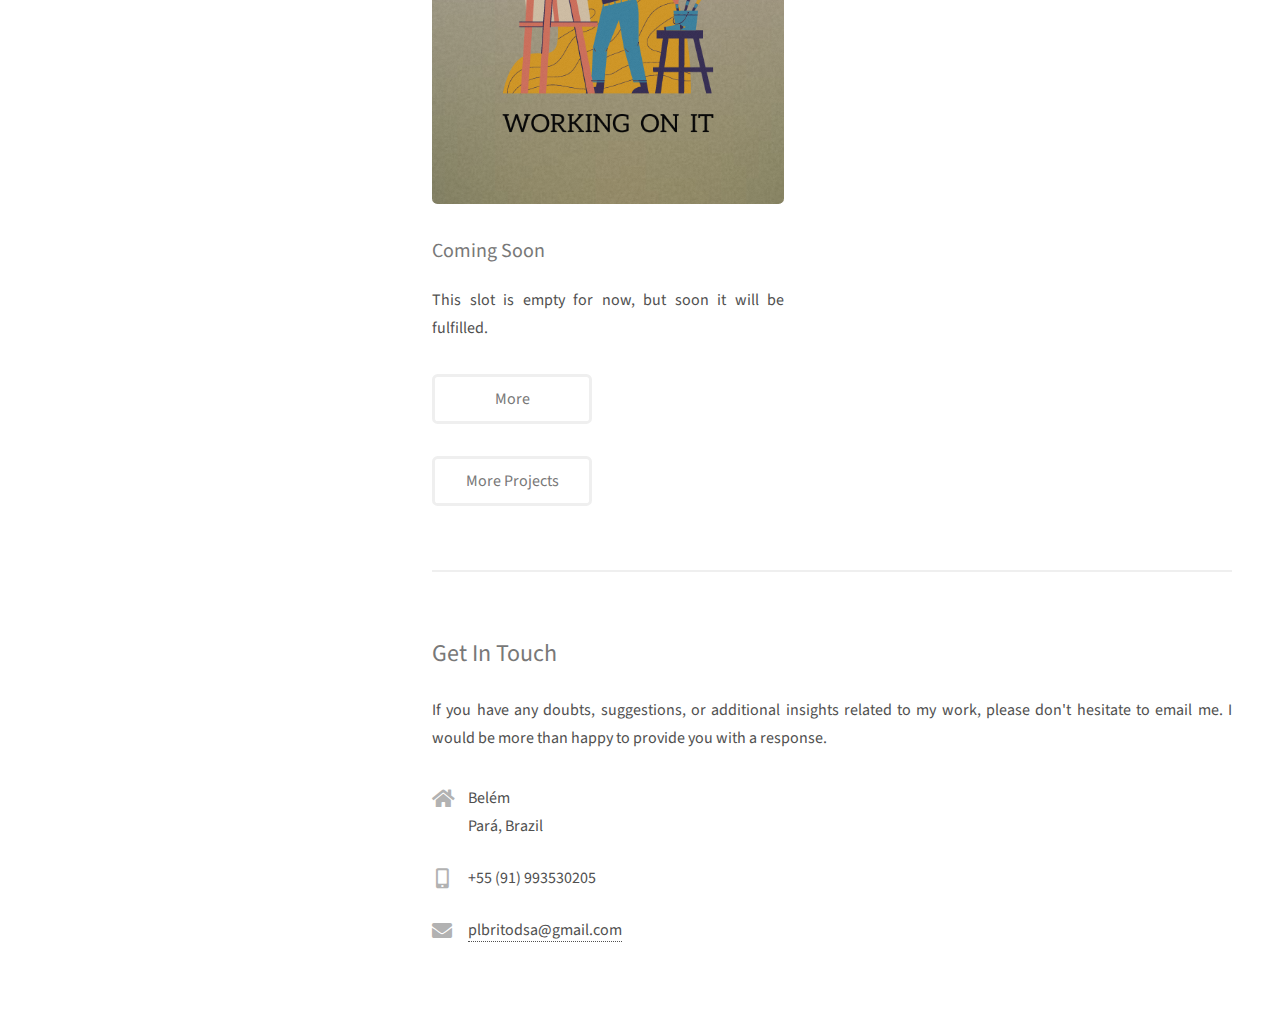
==== commit 6fae4e0a: "Update index.html" ====
--- a/index.html
+++ b/index.html
@@ -82,9 +82,9 @@
 													</ul>
 												</article>
 												<article>
-													<a href="#" class="image"><img src="images/woi3.png" alt="" /></a>
-													<h3>Coming Soon</h3>
-													<p>This slot is empty for now, but soon it will be fulfilled.</p>
+													<a href="https://colab.research.google.com/drive/1FiO6_QjwNdfk2w1hs7UTWDIrRADbxxvx?usp=sharing" class="image"><img src="images/woi3.png" alt="" /></a>
+													<h3>Resume and Job description Scan - Natural Language processing Quick Project</h3>
+													<p>In this project, I have create a straightforward Natural Language Processing (NLP) system designed to parse resumes in the docx format and perform a comparison with a job description. The notebook is hosted on Google Colab.</p>
 													<ul class="actions">
 														<li><a href="#" class="button">More</a></li>
 													</ul>
@@ -177,7 +177,7 @@
 			<footer id="footer">
 				<div class="inner">
 					<ul class="icons">
-						<li><a href="www.linkedin.com/in/pedro-britodsa" target="_blank" class="icon brands fa-linkedin"><span class="label">Linkedin</span></a></li>
+						<li><a href="https://linkedin.com/in/pedro-britodsa" target="_blank" class="icon brands fa-linkedin"><span class="label">Linkedin</span></a></li>
 						<li><a href="https://github.com/PedroBritodSa" target="_blank" class="icon brands fa-github"><span class="label">Github</span></a></li>
 						<!--<li><a href="#" class="icon brands fa-dribbble"><span class="label">Dribbble</span></a></li> -->
 						<li><a href="mailto:plbritodsa@gmail.com" target="_blank" class="icon solid fa-envelope"><span class="label">Email</span></a></li>
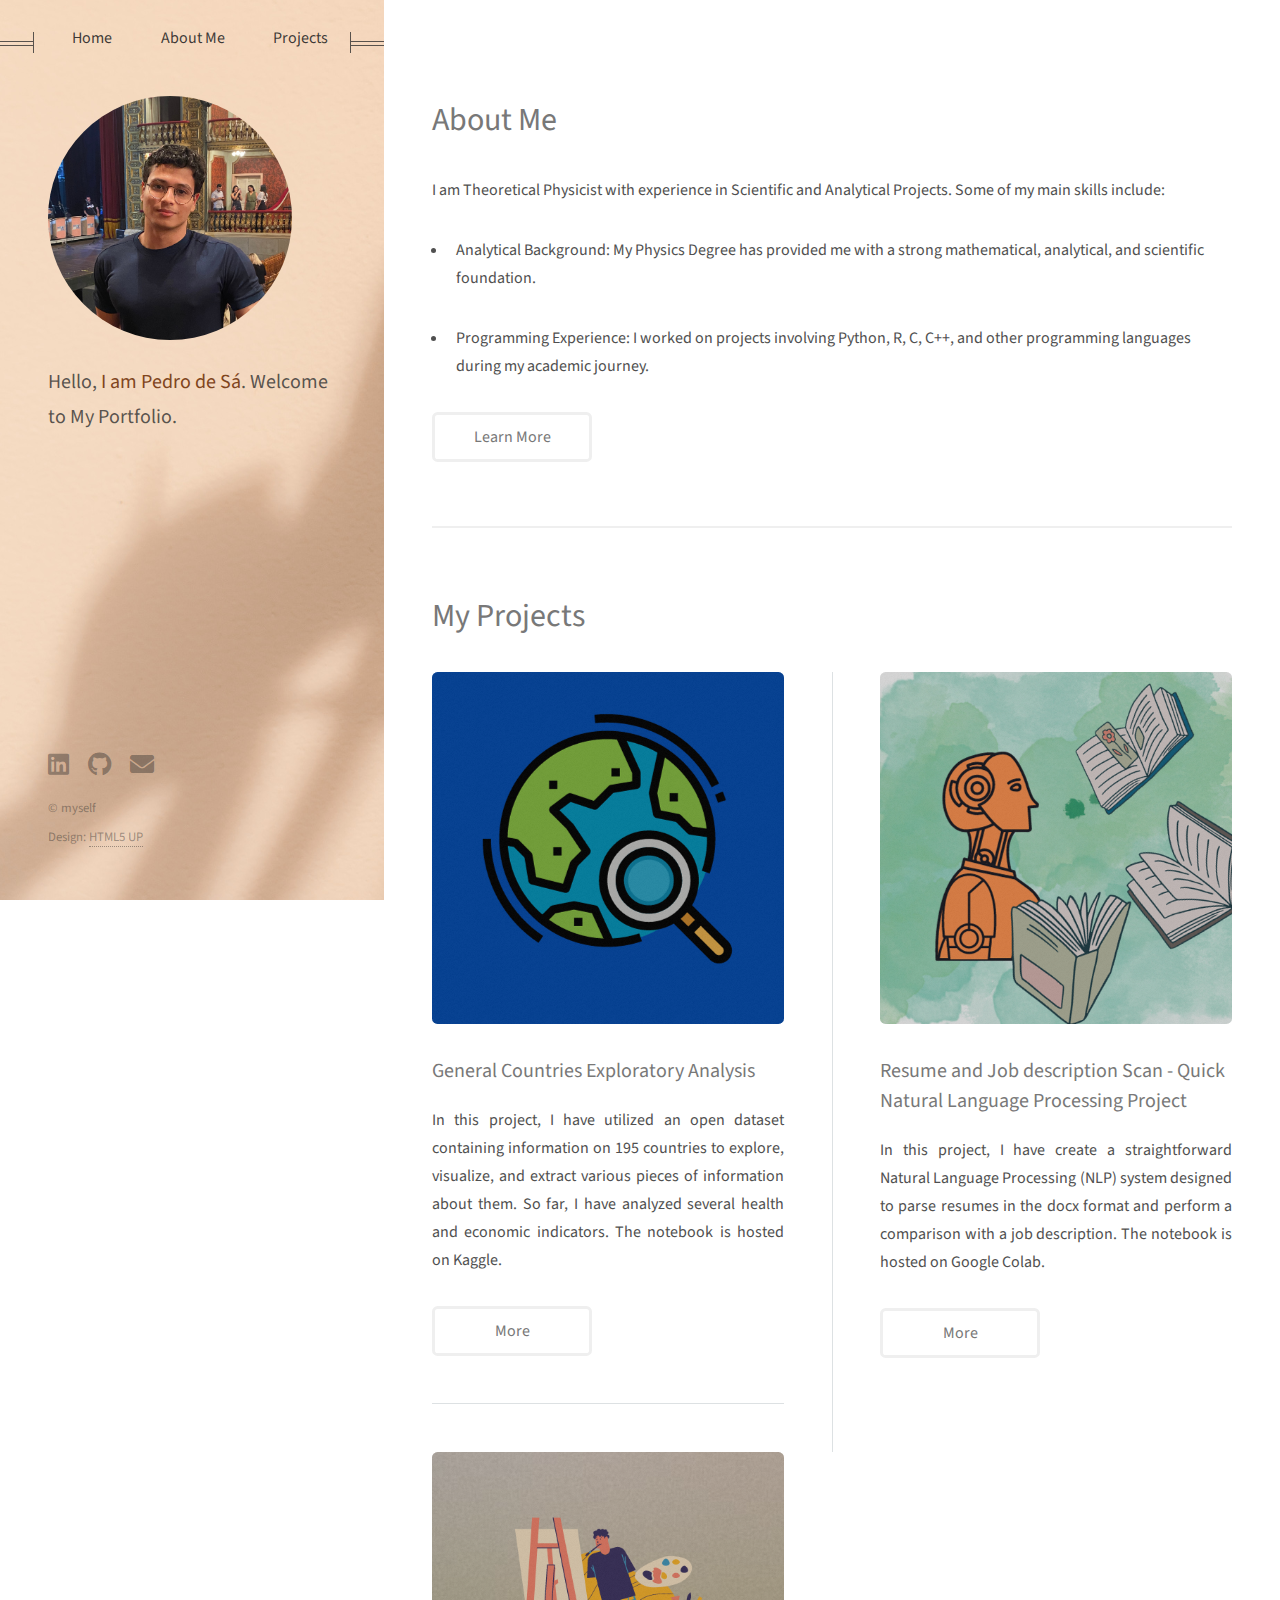
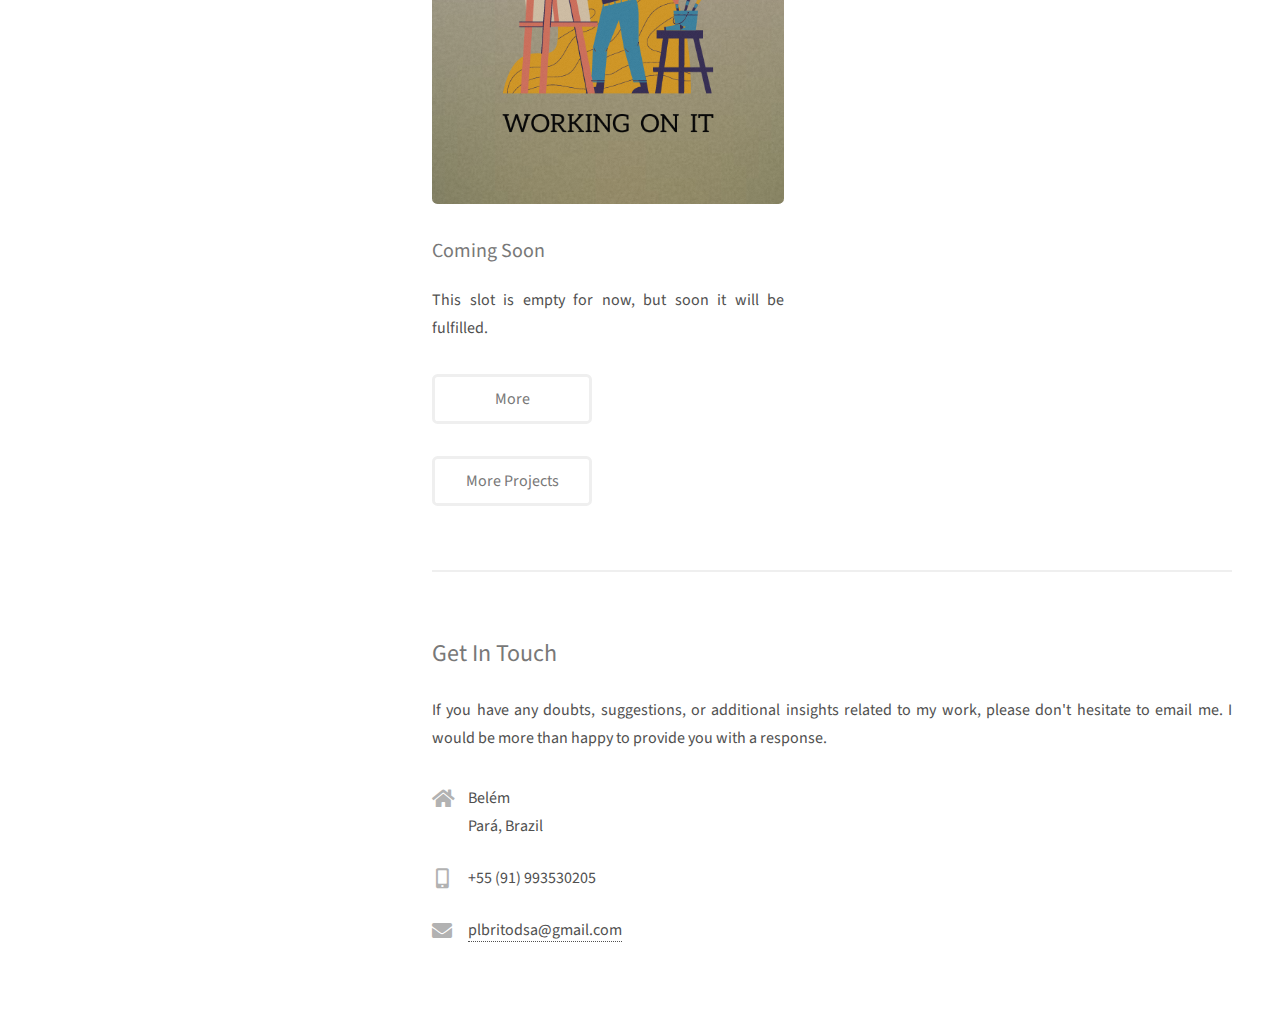
==== commit 93584632: "Update index.html" ====
--- a/index.html
+++ b/index.html
@@ -82,8 +82,8 @@
 													</ul>
 												</article>
 												<article>
-													<a href="https://colab.research.google.com/drive/1FiO6_QjwNdfk2w1hs7UTWDIrRADbxxvx?usp=sharing" class="image"><img src="images/woi3.png" alt="" /></a>
-													<h3>Resume and Job description Scan - Natural Language processing Quick Project</h3>
+													<a href="https://colab.research.google.com/drive/1FiO6_QjwNdfk2w1hs7UTWDIrRADbxxvx?usp=sharing" class="image"><img src="images/nlp.png" alt="" /></a>
+													<h3>Resume and Job description Scan - Quick Natural Language Processing Project</h3>
 													<p>In this project, I have create a straightforward Natural Language Processing (NLP) system designed to parse resumes in the docx format and perform a comparison with a job description. The notebook is hosted on Google Colab.</p>
 													<ul class="actions">
 														<li><a href="#" class="button">More</a></li>
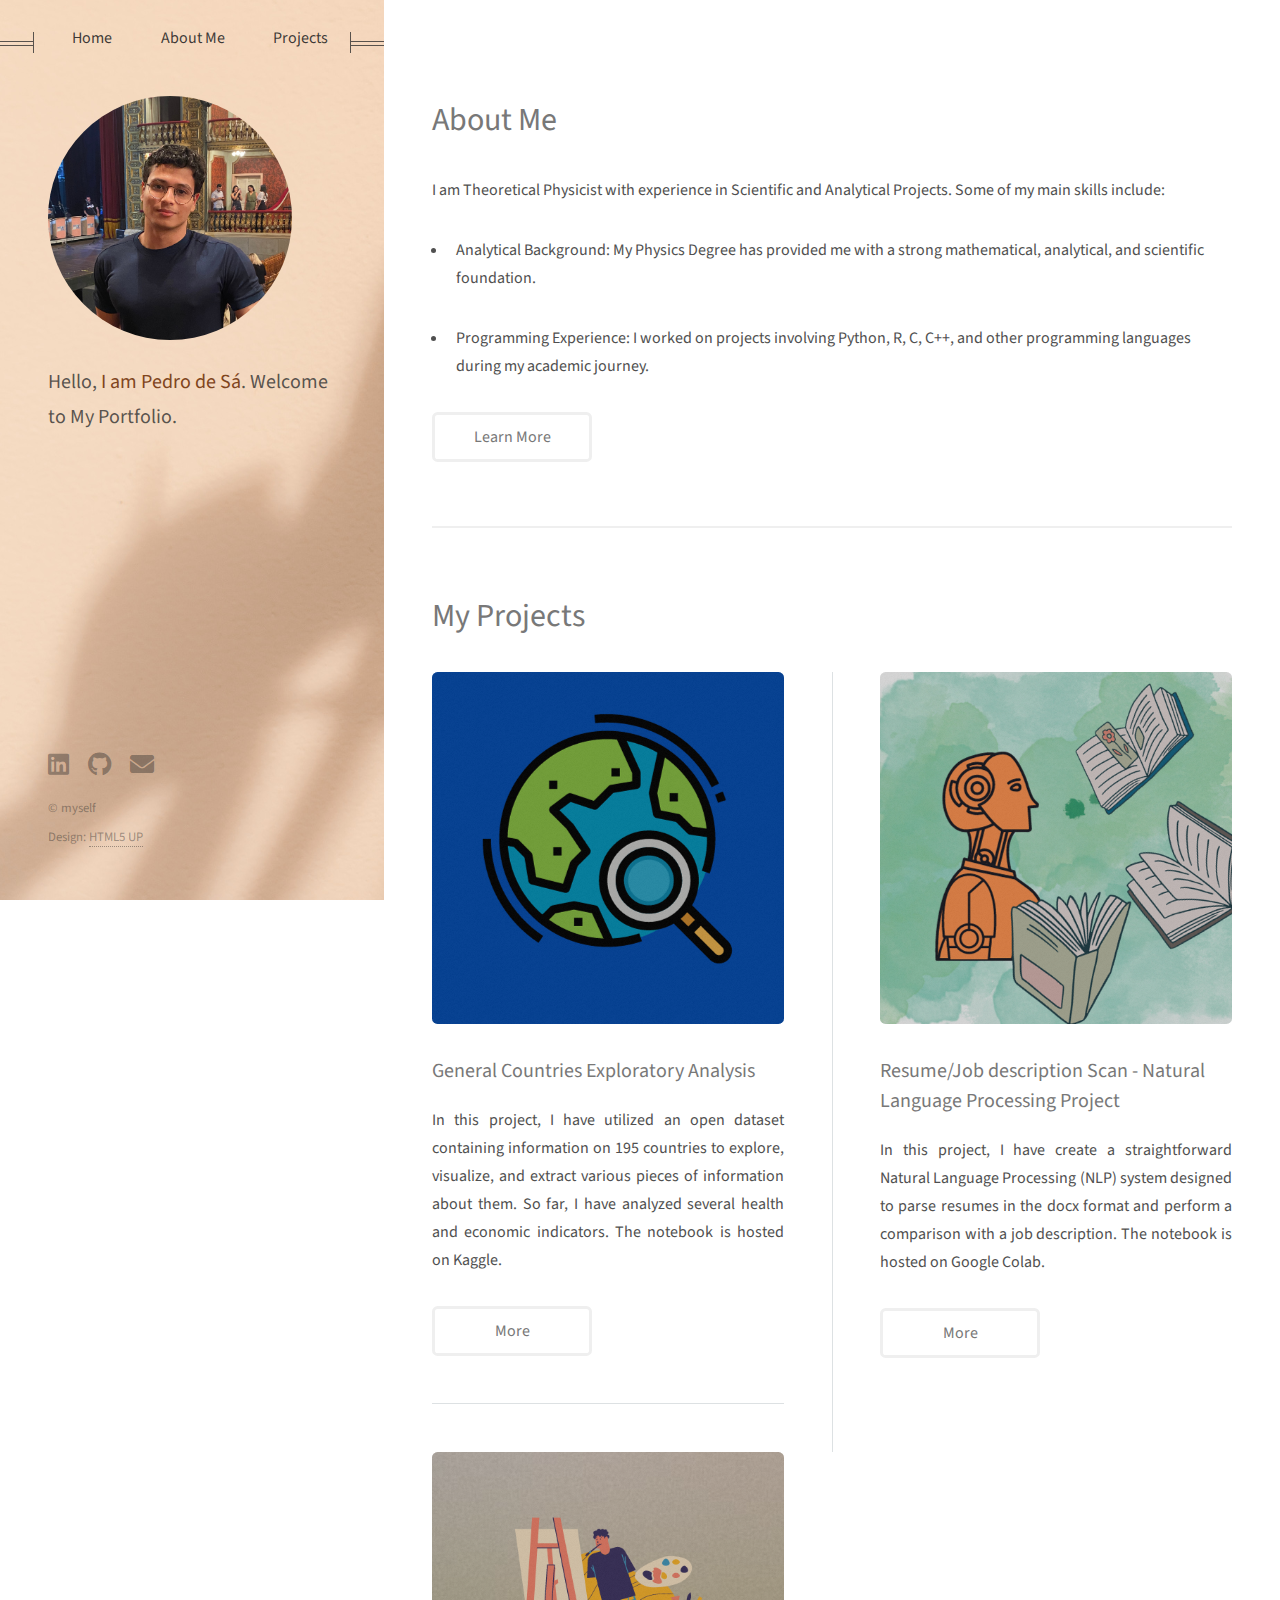
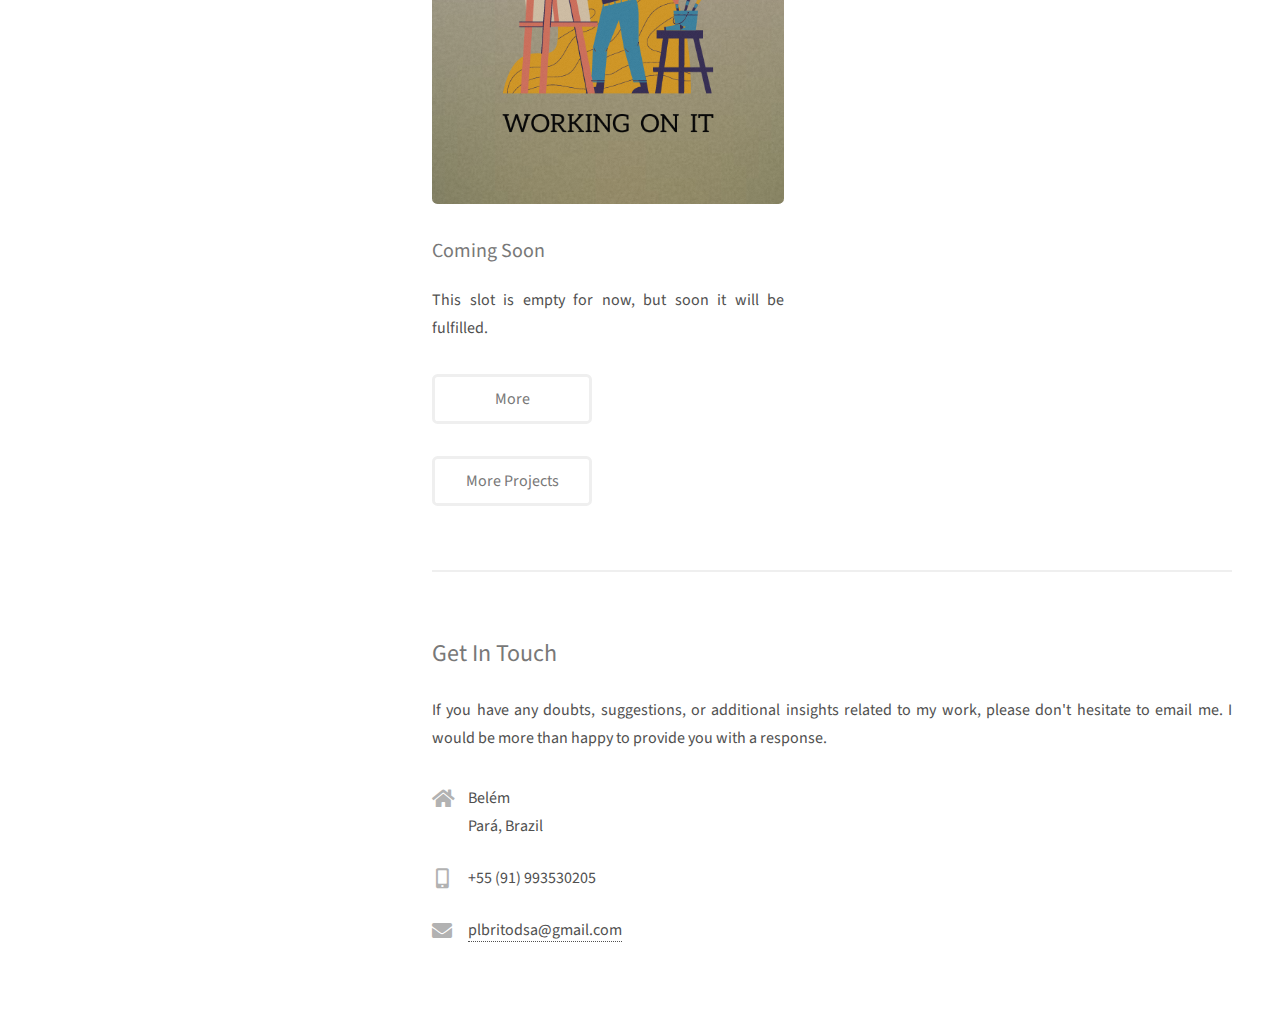
==== commit ac6033df: "Update index.html" ====
--- a/index.html
+++ b/index.html
@@ -82,11 +82,11 @@
 													</ul>
 												</article>
 												<article>
-													<a href="https://colab.research.google.com/drive/1FiO6_QjwNdfk2w1hs7UTWDIrRADbxxvx?usp=sharing" class="image"><img src="images/nlp.png" alt="" /></a>
-													<h3>Resume and Job description Scan - Quick Natural Language Processing Project</h3>
+													<a href="https://colab.research.google.com/drive/1FiO6_QjwNdfk2w1hs7UTWDIrRADbxxvx?usp=sharing" target="_blank"  class="image"><img src="images/nlp.png" alt="" /></a>
+													<h3>Resume/Job description Scan - Natural Language Processing Project</h3>
 													<p>In this project, I have create a straightforward Natural Language Processing (NLP) system designed to parse resumes in the docx format and perform a comparison with a job description. The notebook is hosted on Google Colab.</p>
 													<ul class="actions">
-														<li><a href="#" class="button">More</a></li>
+														<li><a href="https://colab.research.google.com/drive/1FiO6_QjwNdfk2w1hs7UTWDIrRADbxxvx?usp=sharing" target="_blank"  class="button">More</a></li>
 													</ul>
 												</article>
 												<article>
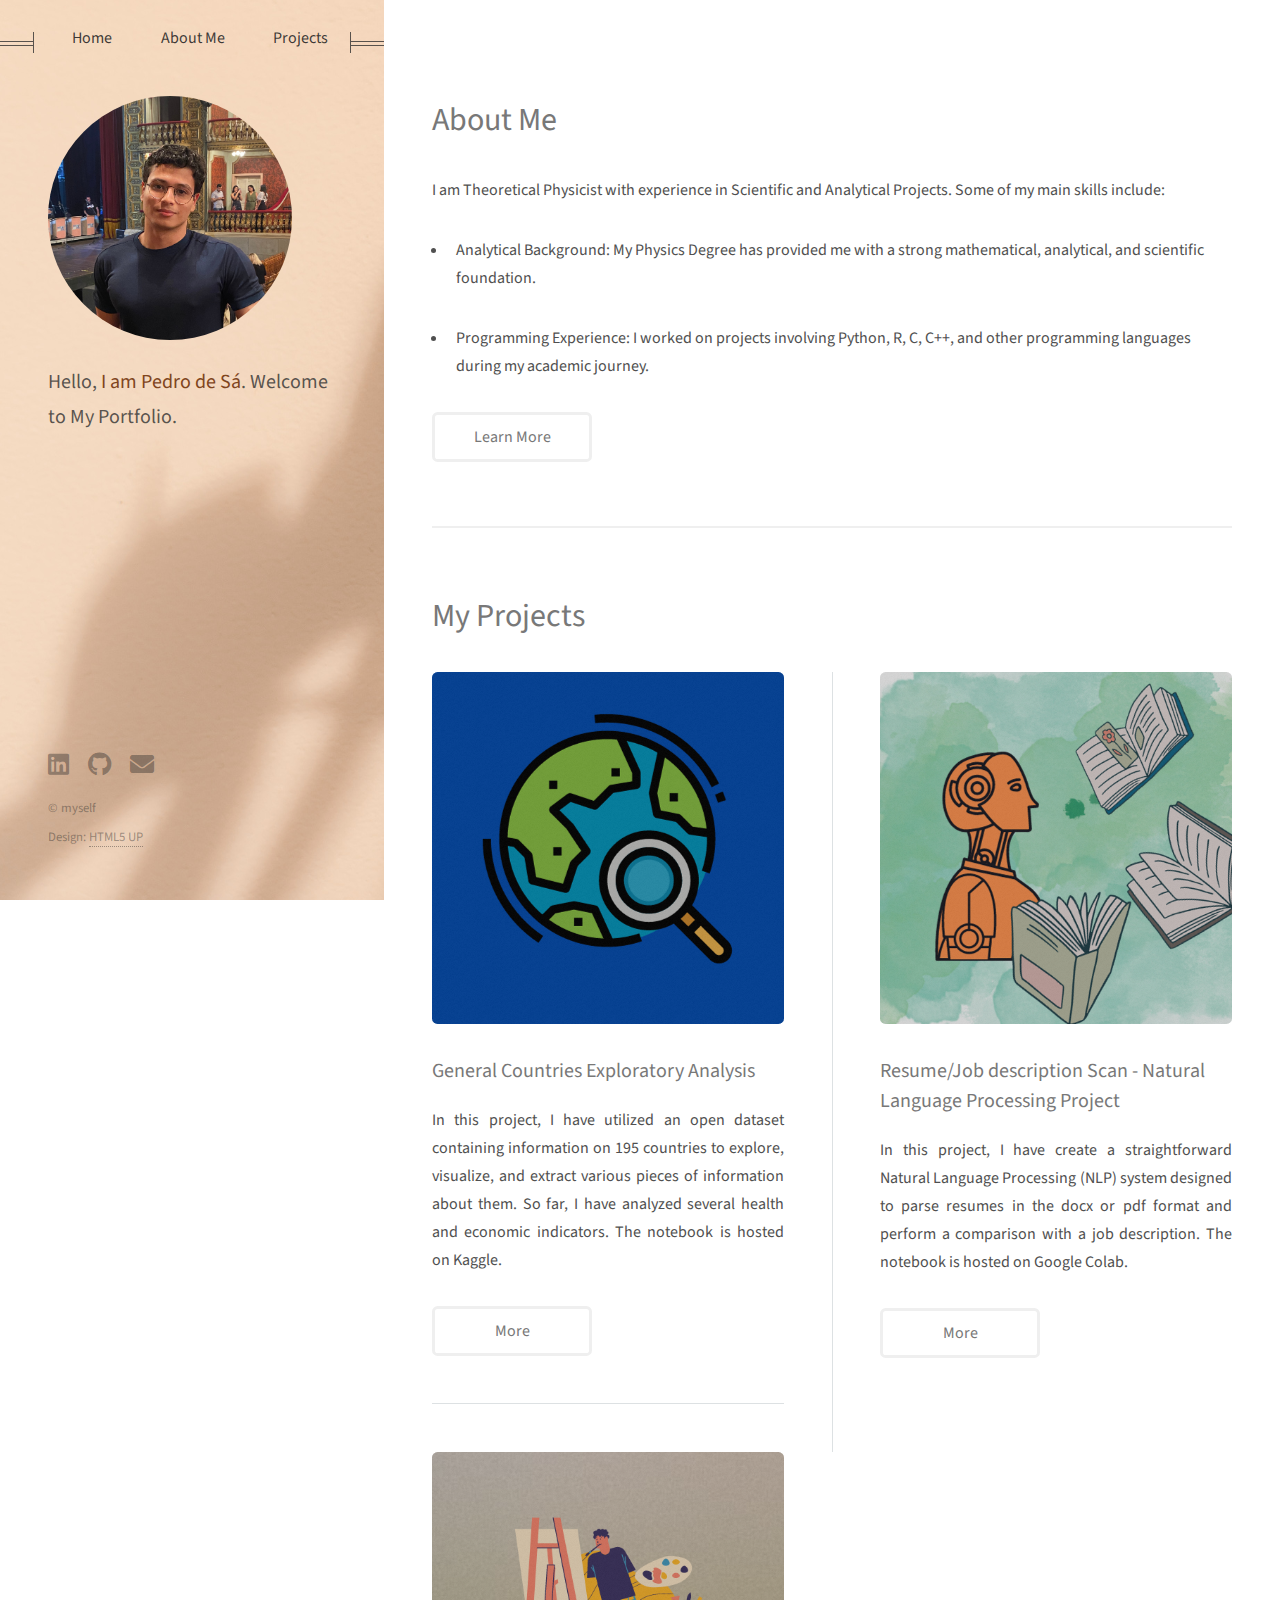
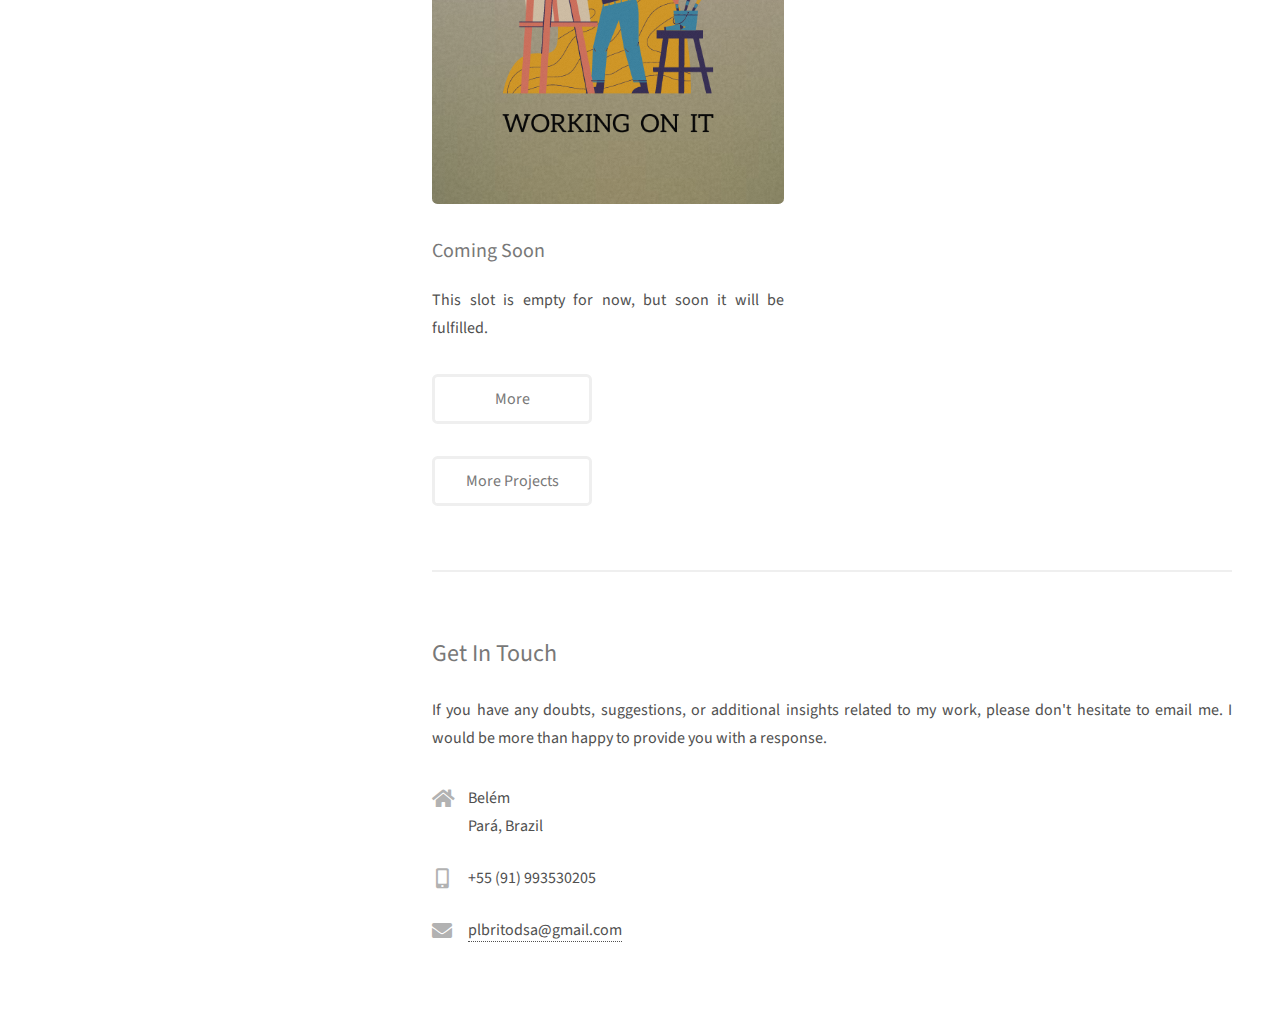
==== commit 341b8946: "Update index.html" ====
--- a/index.html
+++ b/index.html
@@ -84,7 +84,7 @@
 												<article>
 													<a href="https://colab.research.google.com/drive/1FiO6_QjwNdfk2w1hs7UTWDIrRADbxxvx?usp=sharing" target="_blank"  class="image"><img src="images/nlp.png" alt="" /></a>
 													<h3>Resume/Job description Scan - Natural Language Processing Project</h3>
-													<p>In this project, I have create a straightforward Natural Language Processing (NLP) system designed to parse resumes in the docx format and perform a comparison with a job description. The notebook is hosted on Google Colab.</p>
+													<p>In this project, I have create a straightforward Natural Language Processing (NLP) system designed to parse resumes in the docx or pdf format and perform a comparison with a job description. The notebook is hosted on Google Colab.</p>
 													<ul class="actions">
 														<li><a href="https://colab.research.google.com/drive/1FiO6_QjwNdfk2w1hs7UTWDIrRADbxxvx?usp=sharing" target="_blank"  class="button">More</a></li>
 													</ul>
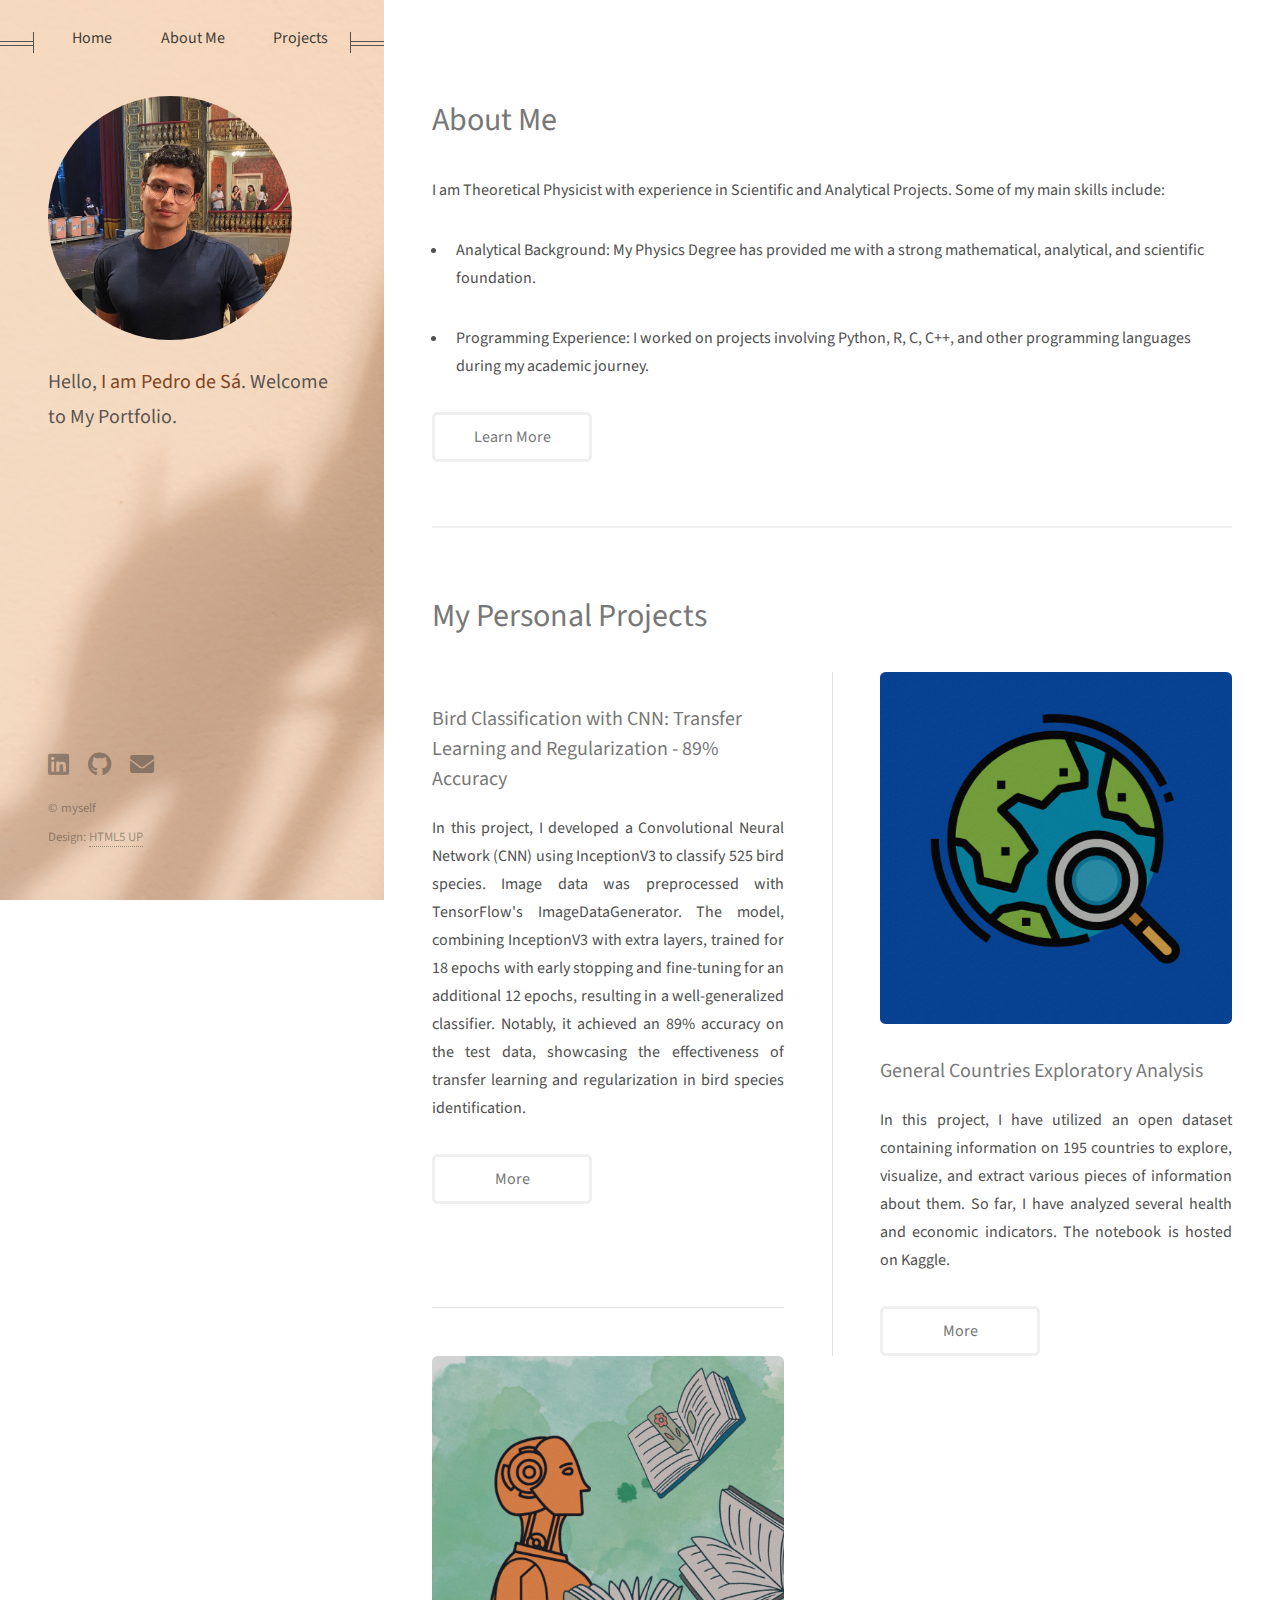
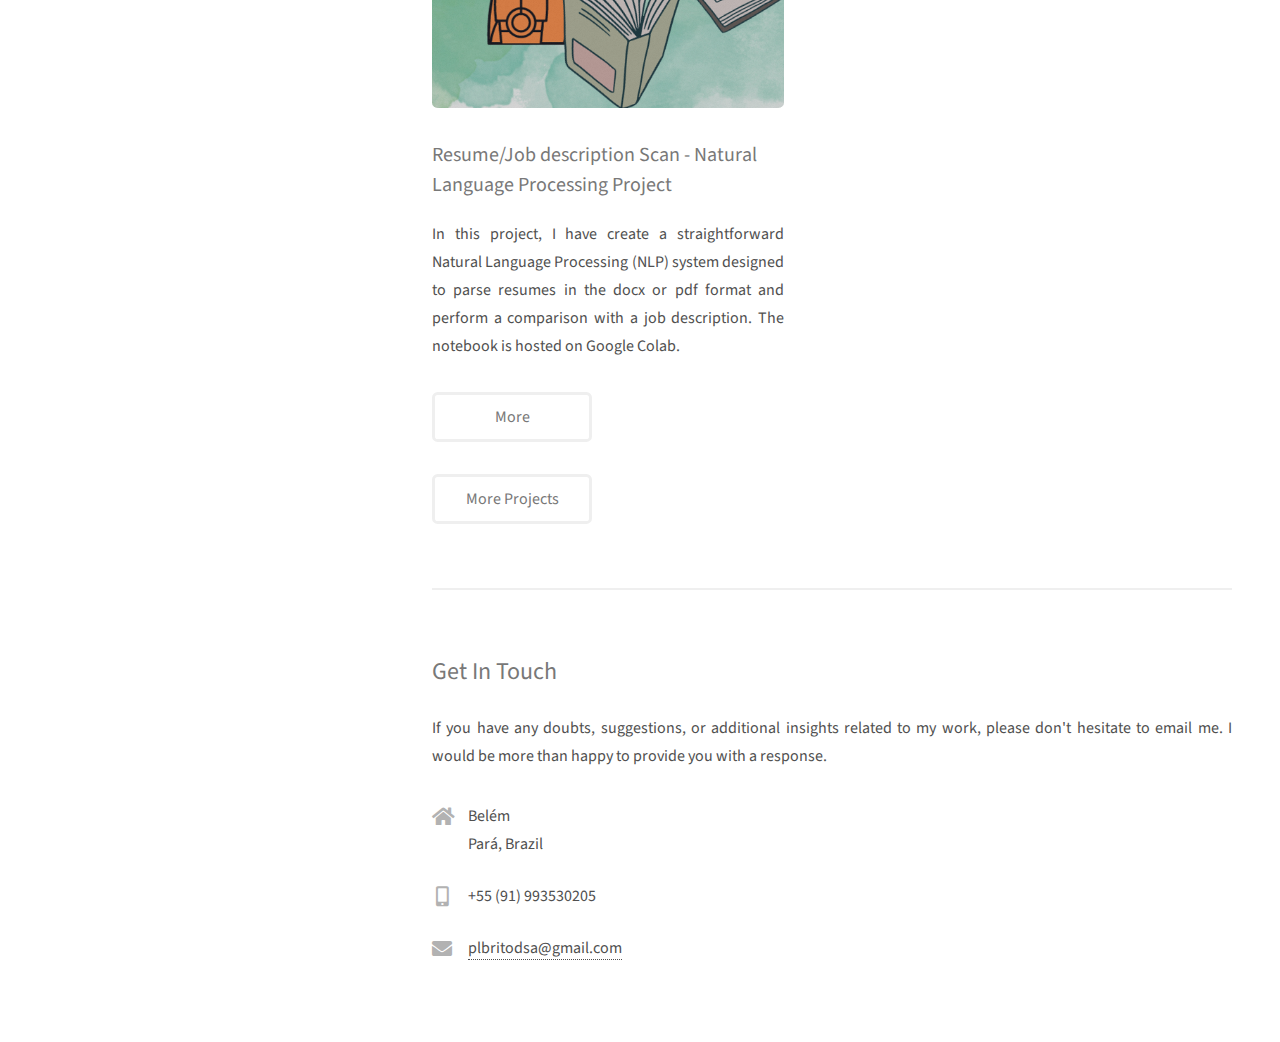
==== commit 188a1ee5: "New article" ====
--- a/index.html
+++ b/index.html
@@ -70,9 +70,18 @@
 				     				  <!-- Section -->
 										<section>
 											<header class="major">
-												<h2>My Projects</h2>
+												<h2>My Personal Projects</h2>
 											</header>
 											<div class="posts">
+												
+												<article>
+													<a href="https://www.kaggle.com/code/pedrolucasbritodes/bird-image-classification-cnn-89-accuracy" target="_blank"  class="image"><img src="images/bird.png" alt="" /></a>
+													<h3>Bird Classification with CNN: Transfer Learning and Regularization - 89% Accuracy</h3>
+													<p>In this project, I developed a Convolutional Neural Network (CNN) using InceptionV3 to classify 525 bird species. Image data was preprocessed with TensorFlow's ImageDataGenerator. The model, combining InceptionV3 with extra layers, trained for 18 epochs with early stopping and fine-tuning for an additional 12 epochs, resulting in a well-generalized classifier. Notably, it achieved an 89% accuracy on the test data, showcasing the effectiveness of transfer learning and regularization in bird species identification.</p>
+													<ul class="actions">
+														<li><a href="https://www.kaggle.com/code/pedrolucasbritodes/bird-image-classification-cnn-89-accuracy" target="_blank"  class="button">More</a></li>
+													</ul>
+												</article>
 												<article>
 													<a href="https://www.kaggle.com/code/pedrolucasbritodes/general-countries-exploratory-analysis/notebook" target="_blank"  class="image"><img src="images/plane.png" alt="" /></a>
 													<h3>General Countries Exploratory Analysis</h3>
@@ -89,16 +98,7 @@
 														<li><a href="https://colab.research.google.com/drive/1FiO6_QjwNdfk2w1hs7UTWDIrRADbxxvx?usp=sharing" target="_blank"  class="button">More</a></li>
 													</ul>
 												</article>
-												<article>
-													<a href="#" class="image"><img src="images/woi4.png" alt="" /></a>
-													<h3>Coming Soon</h3>
-											
-													<p>This slot is empty for now, but soon it will be fulfilled.</p>
-													<ul class="actions">
-														<li><a href="#" class="button">More</a></li>
-													</ul>
-												</article>
-
+												
 												
 											<!--	<article>
 													<a href="#" class="image"><img src="images/pic04.jpg" alt="" /></a>
